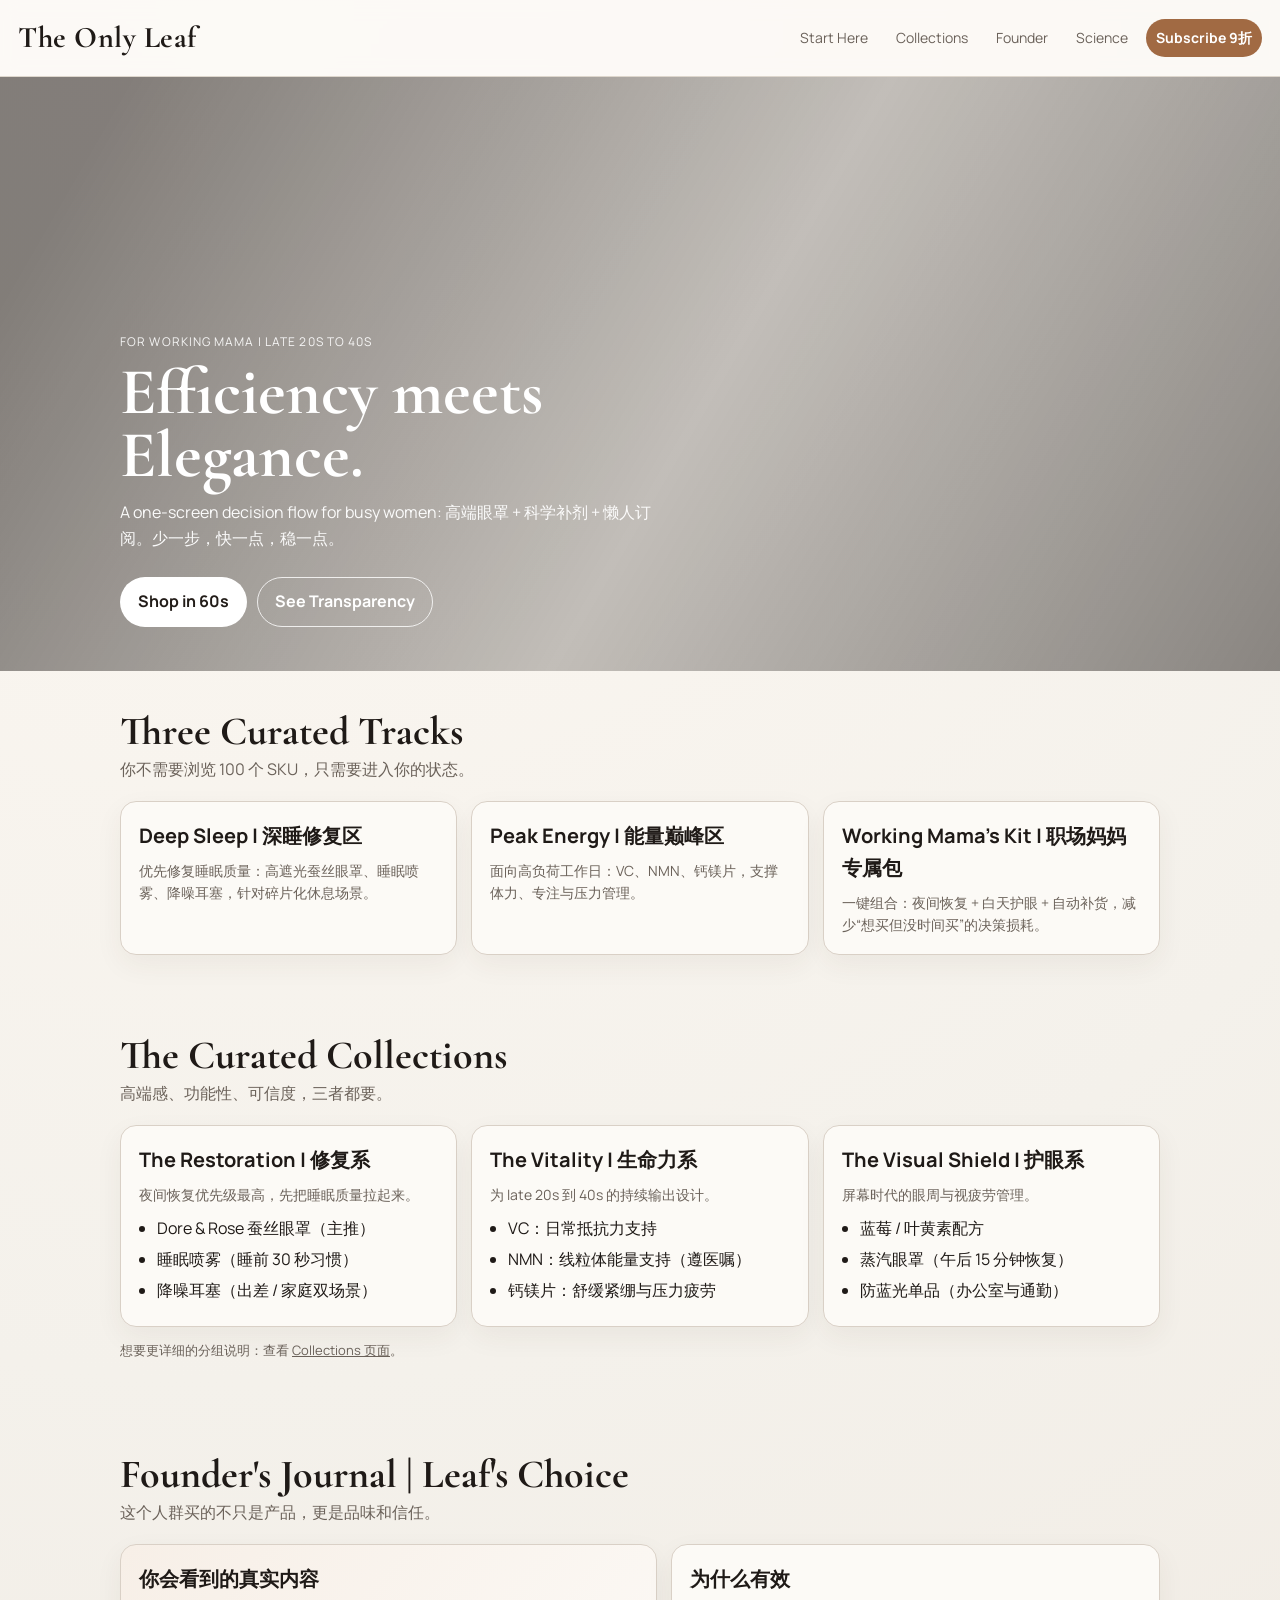
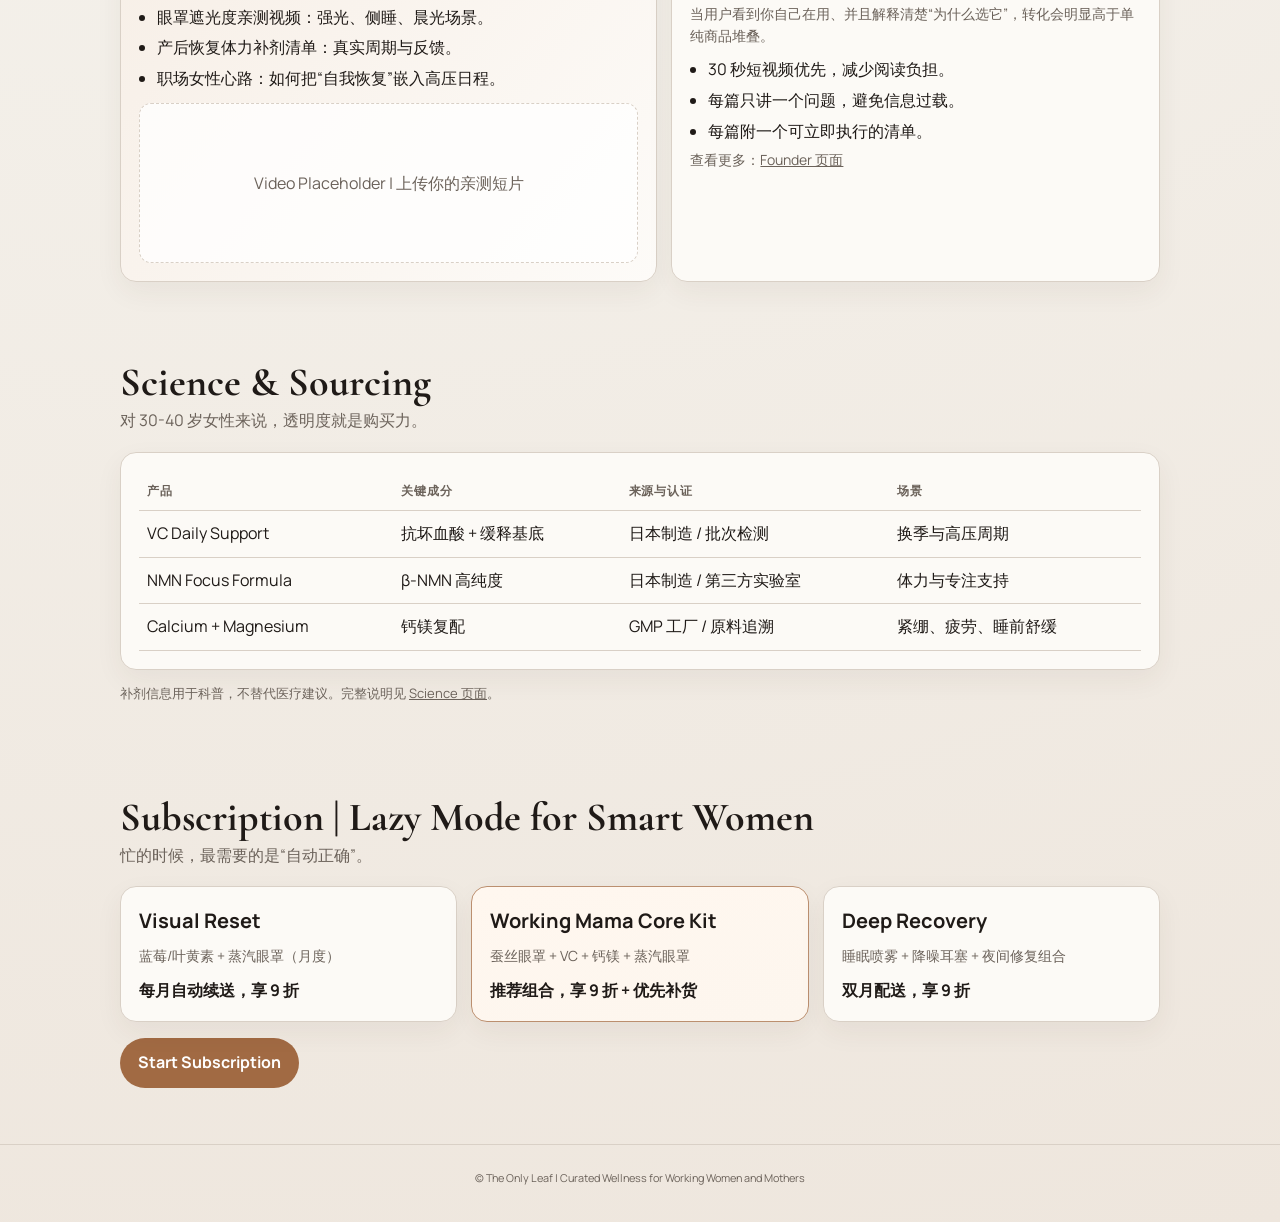
==== index.html @ 2a1f6c55 "Initial site for The Only Leaf" ====
<!doctype html>
<html lang="zh-CN">
<head>
  <meta charset="utf-8" />
  <meta name="viewport" content="width=device-width,initial-scale=1" />
  <title>The Only Leaf | Curated Wellness for Working Women</title>
  <meta name="description" content="The Only Leaf 为职场女性与妈妈精选高端眼罩与补剂。极简框架，快速决策，透明来源。" />
  <link rel="stylesheet" href="css/style.css">
</head>
<body>
  <header class="site-header">
    <a class="logo" href="index.html">The Only Leaf</a>
    <nav class="nav">
      <a href="#modules">Start Here</a>
      <a href="#collections">Collections</a>
      <a href="#journal">Founder</a>
      <a href="#science">Science</a>
      <a href="subscription.html" class="cta">Subscribe 9折</a>
    </nav>
  </header>

  <main>
    <section class="hero">
      <div class="hero-inner">
        <p class="kicker">For Working Mama | Late 20s to 40s</p>
        <h1 class="slogan">Efficiency meets Elegance.</h1>
        <p class="sub">A one-screen decision flow for busy women: 高端眼罩 + 科学补剂 + 懒人订阅。少一步，快一点，稳一点。</p>
        <div class="hero-ctas">
          <a class="btn primary" href="#collections">Shop in 60s</a>
          <a class="btn ghost" href="#science">See Transparency</a>
        </div>
      </div>
    </section>

    <section id="modules" class="container">
      <div class="section-head">
        <h2>Three Curated Tracks</h2>
        <p>你不需要浏览 100 个 SKU，只需要进入你的状态。</p>
      </div>
      <div class="modules">
        <article class="module reveal">
          <h3>Deep Sleep | 深睡修复区</h3>
          <p>优先修复睡眠质量：高遮光蚕丝眼罩、睡眠喷雾、降噪耳塞，针对碎片化休息场景。</p>
        </article>
        <article class="module reveal">
          <h3>Peak Energy | 能量巅峰区</h3>
          <p>面向高负荷工作日：VC、NMN、钙镁片，支撑体力、专注与压力管理。</p>
        </article>
        <article class="module reveal">
          <h3>Working Mama's Kit | 职场妈妈专属包</h3>
          <p>一键组合：夜间恢复 + 白天护眼 + 自动补货，减少“想买但没时间买”的决策损耗。</p>
        </article>
      </div>
    </section>

    <section id="collections" class="container">
      <div class="section-head">
        <h2>The Curated Collections</h2>
        <p>高端感、功能性、可信度，三者都要。</p>
      </div>
      <div class="collections-grid">
        <article class="card reveal">
          <h3>The Restoration | 修复系</h3>
          <p>夜间恢复优先级最高，先把睡眠质量拉起来。</p>
          <ul>
            <li>Dore & Rose 蚕丝眼罩（主推）</li>
            <li>睡眠喷雾（睡前 30 秒习惯）</li>
            <li>降噪耳塞（出差 / 家庭双场景）</li>
          </ul>
        </article>
        <article class="card reveal">
          <h3>The Vitality | 生命力系</h3>
          <p>为 late 20s 到 40s 的持续输出设计。</p>
          <ul>
            <li>VC：日常抵抗力支持</li>
            <li>NMN：线粒体能量支持（遵医嘱）</li>
            <li>钙镁片：舒缓紧绷与压力疲劳</li>
          </ul>
        </article>
        <article class="card reveal">
          <h3>The Visual Shield | 护眼系</h3>
          <p>屏幕时代的眼周与视疲劳管理。</p>
          <ul>
            <li>蓝莓 / 叶黄素配方</li>
            <li>蒸汽眼罩（午后 15 分钟恢复）</li>
            <li>防蓝光单品（办公室与通勤）</li>
          </ul>
        </article>
      </div>
      <p class="small">想要更详细的分组说明：查看 <a href="collections.html">Collections 页面</a>。</p>
    </section>

    <section id="journal" class="container">
      <div class="section-head">
        <h2>Founder's Journal | Leaf's Choice</h2>
        <p>这个人群买的不只是产品，更是品味和信任。</p>
      </div>
      <div class="info-grid">
        <article class="story-card">
          <h3>你会看到的真实内容</h3>
          <ul>
            <li>眼罩遮光度亲测视频：强光、侧睡、晨光场景。</li>
            <li>产后恢复体力补剂清单：真实周期与反馈。</li>
            <li>职场女性心路：如何把“自我恢复”嵌入高压日程。</li>
          </ul>
          <div class="video-placeholder">Video Placeholder | 上传你的亲测短片</div>
        </article>
        <article class="info-card">
          <h3>为什么有效</h3>
          <p>当用户看到你自己在用、并且解释清楚“为什么选它”，转化会明显高于单纯商品堆叠。</p>
          <ul class="checklist">
            <li>30 秒短视频优先，减少阅读负担。</li>
            <li>每篇只讲一个问题，避免信息过载。</li>
            <li>每篇附一个可立即执行的清单。</li>
          </ul>
          <p class="small">查看更多：<a href="founder.html">Founder 页面</a></p>
        </article>
      </div>
    </section>

    <section id="science" class="container">
      <div class="section-head">
        <h2>Science & Sourcing</h2>
        <p>对 30-40 岁女性来说，透明度就是购买力。</p>
      </div>
      <div class="table-wrap">
        <table>
          <thead>
            <tr><th>产品</th><th>关键成分</th><th>来源与认证</th><th>场景</th></tr>
          </thead>
          <tbody>
            <tr><td>VC Daily Support</td><td>抗坏血酸 + 缓释基底</td><td>日本制造 / 批次检测</td><td>换季与高压周期</td></tr>
            <tr><td>NMN Focus Formula</td><td>β-NMN 高纯度</td><td>日本制造 / 第三方实验室</td><td>体力与专注支持</td></tr>
            <tr><td>Calcium + Magnesium</td><td>钙镁复配</td><td>GMP 工厂 / 原料追溯</td><td>紧绷、疲劳、睡前舒缓</td></tr>
          </tbody>
        </table>
      </div>
      <p class="small">补剂信息用于科普，不替代医疗建议。完整说明见 <a href="science.html">Science 页面</a>。</p>
    </section>

    <section class="container">
      <div class="section-head">
        <h2>Subscription | Lazy Mode for Smart Women</h2>
        <p>忙的时候，最需要的是“自动正确”。</p>
      </div>
      <div class="plans">
        <article class="plan reveal">
          <h3>Visual Reset</h3>
          <p>蓝莓/叶黄素 + 蒸汽眼罩（月度）</p>
          <div class="price">每月自动续送，享 9 折</div>
        </article>
        <article class="plan featured reveal">
          <h3>Working Mama Core Kit</h3>
          <p>蚕丝眼罩 + VC + 钙镁 + 蒸汽眼罩</p>
          <div class="price">推荐组合，享 9 折 + 优先补货</div>
        </article>
        <article class="plan reveal">
          <h3>Deep Recovery</h3>
          <p>睡眠喷雾 + 降噪耳塞 + 夜间修复组合</p>
          <div class="price">双月配送，享 9 折</div>
        </article>
      </div>
      <p><a class="btn solid" href="subscription.html">Start Subscription</a></p>
    </section>
  </main>

  <footer class="site-footer">
    <small>© The Only Leaf | Curated Wellness for Working Women and Mothers</small>
  </footer>
</body>
</html>
---- css/style.css ----
@import url('https://fonts.googleapis.com/css2?family=Manrope:wght@400;500;700&family=Cormorant+Garamond:wght@500;600;700&display=swap');

:root {
  --bg: #f4f1eb;
  --panel: #fcfaf6;
  --ink: #1f1a17;
  --muted: #6b625a;
  --line: #d9d0c6;
  --accent: #a16a43;
  --accent-dark: #7f5031;
  --hero-shadow: rgba(31, 26, 23, 0.55);
  --radius: 16px;
  --radius-sm: 12px;
  --container: 1080px;
}

* {
  box-sizing: border-box;
}

html,
body {
  margin: 0;
  padding: 0;
  background: radial-gradient(circle at 20% 0%, #fdf8f2 0%, var(--bg) 46%, #eee6dd 100%);
  color: var(--ink);
  font-family: 'Manrope', 'Helvetica Neue', sans-serif;
  line-height: 1.6;
}

a {
  color: inherit;
}

.site-header {
  position: sticky;
  top: 0;
  z-index: 20;
  display: flex;
  justify-content: space-between;
  align-items: center;
  gap: 16px;
  padding: 14px 18px;
  border-bottom: 1px solid rgba(217, 208, 198, 0.85);
  background: rgba(252, 250, 246, 0.88);
  backdrop-filter: blur(8px);
}

.logo {
  text-decoration: none;
  font-family: 'Cormorant Garamond', Georgia, serif;
  font-size: 30px;
  letter-spacing: 0.5px;
  font-weight: 700;
}

.nav {
  display: flex;
  flex-wrap: wrap;
  align-items: center;
  justify-content: flex-end;
  gap: 8px;
}

.nav a {
  text-decoration: none;
  color: var(--muted);
  font-size: 14px;
  padding: 8px 10px;
  border-radius: 999px;
  transition: color 0.2s ease, background-color 0.2s ease;
}

.nav a:hover {
  color: var(--ink);
  background: rgba(161, 106, 67, 0.08);
}

.nav .cta {
  background: var(--accent);
  color: #fff;
  font-weight: 700;
}

.nav .cta:hover {
  background: var(--accent-dark);
  color: #fff;
}

main {
  animation: rise 0.65s ease both;
}

.hero {
  min-height: 66vh;
  display: grid;
  align-items: end;
  background-image:
    linear-gradient(120deg, var(--hero-shadow) 8%, rgba(31, 26, 23, 0.25) 55%, rgba(31, 26, 23, 0.5) 100%),
    url('https://images.unsplash.com/photo-1521572267360-ee0c2909d518?auto=format&fit=crop&w=1800&q=80');
  background-size: cover;
  background-position: center;
  color: #fff;
}

.hero-inner {
  max-width: var(--container);
  width: 100%;
  margin: 0 auto;
  padding: 72px 20px 44px;
}

.kicker {
  margin: 0 0 10px;
  letter-spacing: 1.1px;
  font-size: 12px;
  text-transform: uppercase;
  opacity: 0.9;
}

.slogan {
  margin: 0;
  max-width: 660px;
  font-family: 'Cormorant Garamond', Georgia, serif;
  font-size: clamp(36px, 6.2vw, 66px);
  line-height: 0.95;
}

.sub {
  margin: 14px 0 26px;
  max-width: 540px;
  font-size: 16px;
  opacity: 0.95;
}

.hero-ctas {
  display: flex;
  gap: 10px;
  flex-wrap: wrap;
}

.btn {
  display: inline-block;
  text-decoration: none;
  border-radius: 999px;
  padding: 11px 17px;
  font-weight: 700;
  border: 1px solid transparent;
  transition: transform 0.2s ease, background-color 0.2s ease, color 0.2s ease;
}

.btn:hover {
  transform: translateY(-1px);
}

.btn.primary {
  background: #fff;
  color: #221c18;
}

.btn.ghost {
  border-color: rgba(255, 255, 255, 0.8);
  color: #fff;
}

.btn.solid {
  background: var(--accent);
  color: #fff;
}

.btn.solid:hover {
  background: var(--accent-dark);
}

.container {
  max-width: var(--container);
  margin: 0 auto;
  padding: 40px 20px;
}

.section-head {
  margin-bottom: 18px;
}

.section-head h2 {
  margin: 0 0 6px;
  font-family: 'Cormorant Garamond', Georgia, serif;
  font-size: clamp(28px, 4.8vw, 40px);
  line-height: 1;
}

.section-head p {
  margin: 0;
  color: var(--muted);
}

.modules,
.collections-grid,
.info-grid,
.plans {
  display: grid;
  gap: 14px;
}

.modules {
  grid-template-columns: repeat(3, minmax(0, 1fr));
}

.module,
.card,
.plan,
.info-card,
.story-card,
.table-wrap {
  background: var(--panel);
  border: 1px solid var(--line);
  border-radius: var(--radius);
  padding: 18px;
  box-shadow: 0 10px 28px rgba(71, 51, 35, 0.06);
}

.module h3,
.card h3,
.plan h3,
.story-card h3,
.info-card h3 {
  margin: 0 0 8px;
  font-size: 20px;
}

.module p,
.card p,
.info-card p,
.plan p,
.story-card p {
  margin: 0;
  color: var(--muted);
  font-size: 14px;
}

.collections-grid {
  grid-template-columns: repeat(3, minmax(0, 1fr));
}

.card ul,
.plan ul,
.story-card ul,
.checklist {
  margin: 10px 0 0;
  padding-left: 18px;
}

.card li,
.plan li,
.story-card li,
.checklist li {
  margin: 5px 0;
}

.info-grid {
  grid-template-columns: 1.1fr 1fr;
}

.story-card {
  background: linear-gradient(130deg, #f7efe7 0%, #fdfbf8 100%);
}

.video-placeholder {
  margin-top: 12px;
  border-radius: var(--radius-sm);
  border: 1px dashed var(--line);
  min-height: 160px;
  display: grid;
  place-items: center;
  color: var(--muted);
  background: rgba(255, 255, 255, 0.75);
}

.table-wrap {
  overflow-x: auto;
}

table {
  width: 100%;
  border-collapse: collapse;
  min-width: 640px;
}

th,
td {
  text-align: left;
  border-bottom: 1px solid var(--line);
  padding: 10px 8px;
  vertical-align: top;
}

th {
  font-size: 12px;
  text-transform: uppercase;
  letter-spacing: 0.8px;
  color: var(--muted);
}

.small {
  font-size: 13px;
  color: var(--muted);
}

.plans {
  grid-template-columns: repeat(3, minmax(0, 1fr));
}

.plan.featured {
  border-color: #bb8f6f;
  background: linear-gradient(170deg, #fff7ef 0%, #fdf6ee 100%);
}

.plan .price {
  margin-top: 10px;
  font-weight: 700;
}

.site-footer {
  border-top: 1px solid var(--line);
  padding: 22px 20px 34px;
  text-align: center;
  color: var(--muted);
  font-size: 13px;
}

.reveal {
  opacity: 0;
  transform: translateY(10px);
  animation: reveal 0.55s ease forwards;
}

.reveal:nth-child(2) { animation-delay: 0.08s; }
.reveal:nth-child(3) { animation-delay: 0.16s; }

@keyframes rise {
  from {
    opacity: 0;
    transform: translateY(8px);
  }
  to {
    opacity: 1;
    transform: translateY(0);
  }
}

@keyframes reveal {
  to {
    opacity: 1;
    transform: translateY(0);
  }
}

@media (max-width: 960px) {
  .modules,
  .collections-grid,
  .plans,
  .info-grid {
    grid-template-columns: 1fr;
  }

  .hero {
    min-height: 58vh;
  }

  .hero-inner {
    padding-top: 58px;
  }
}

@media (max-width: 680px) {
  .site-header {
    padding: 12px 14px;
  }

  .logo {
    font-size: 24px;
  }

  .nav a {
    font-size: 13px;
    padding: 7px 9px;
  }

  .hero-inner {
    padding: 52px 16px 28px;
  }

  .container {
    padding: 28px 16px;
  }
}
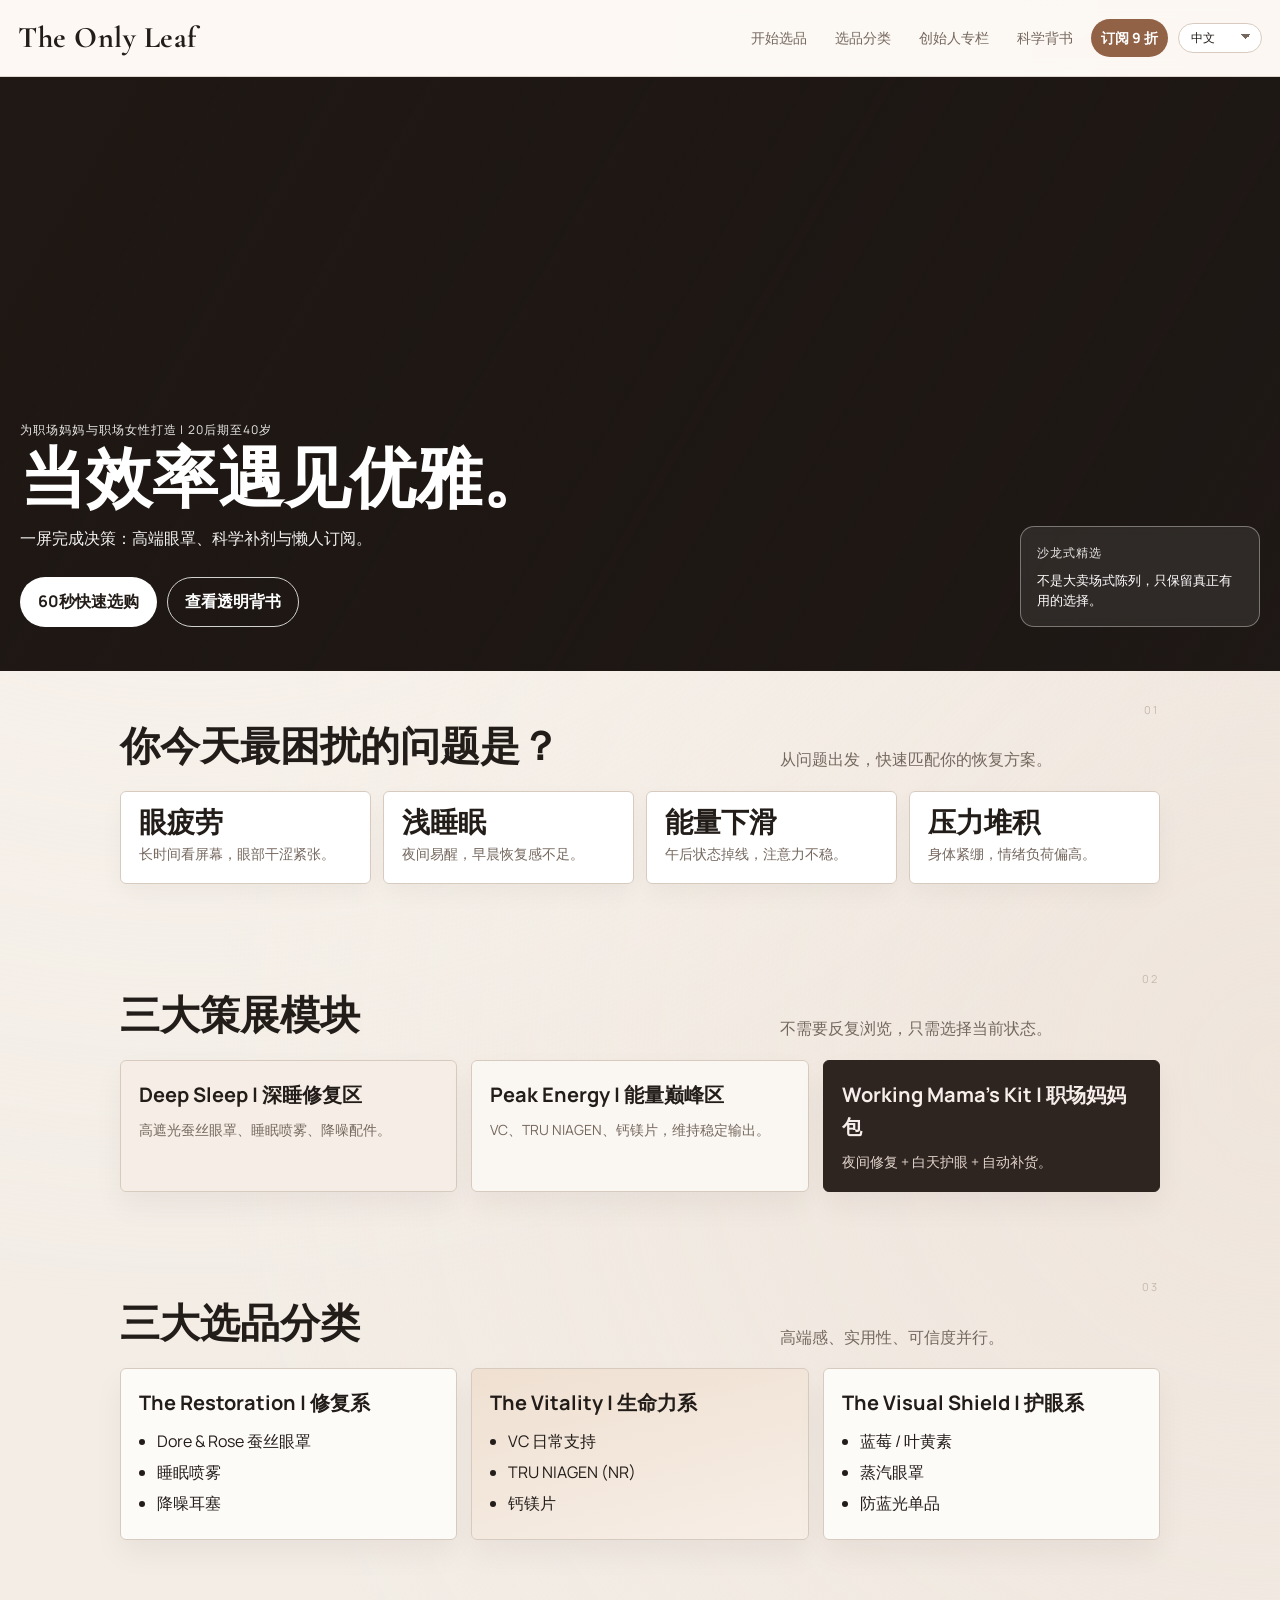
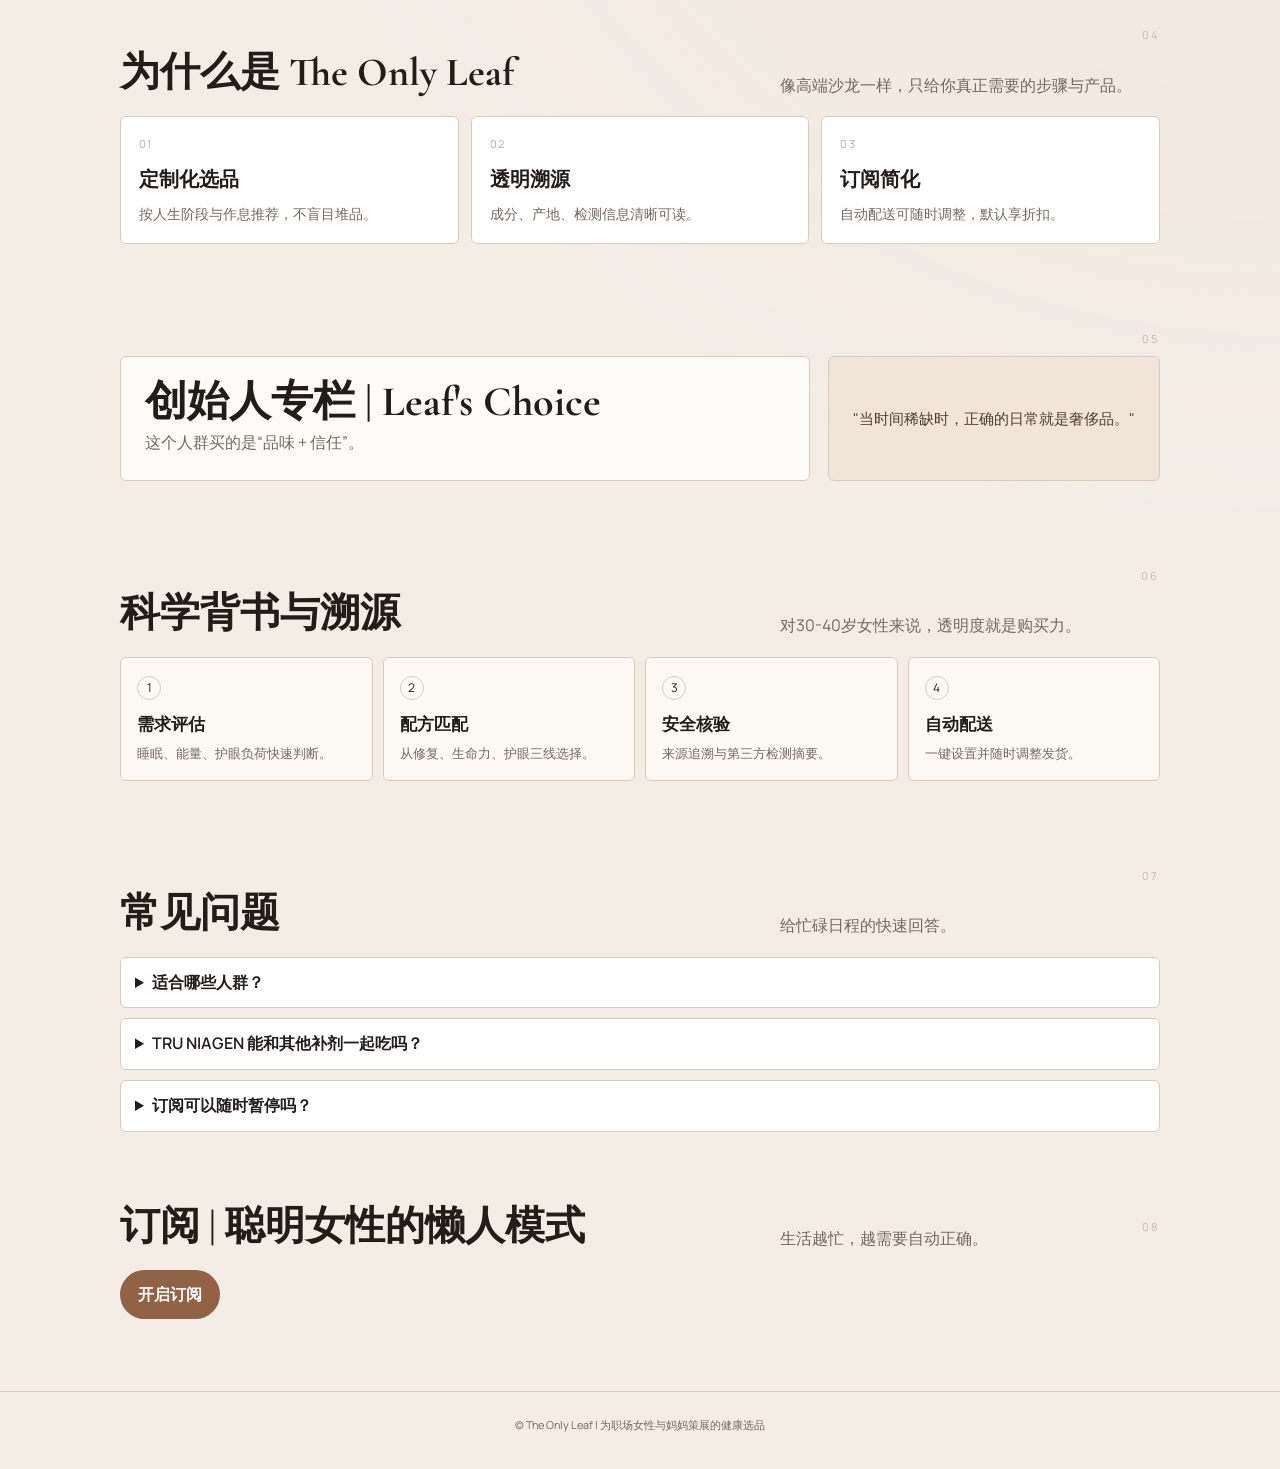
==== commit 3b7a7aa0: "Unify site with VIP salon visual language and multilingual UX" ====
--- a/index.html
+++ b/index.html
@@ -10,162 +10,261 @@
 <body>
   <header class="site-header">
     <a class="logo" href="index.html">The Only Leaf</a>
-    <nav class="nav">
-      <a href="#modules">Start Here</a>
-      <a href="#collections">Collections</a>
-      <a href="#journal">Founder</a>
-      <a href="#science">Science</a>
-      <a href="subscription.html" class="cta">Subscribe 9折</a>
-    </nav>
+    <div class="header-right">
+      <nav class="nav">
+        <a href="#modules" data-i18n="nav_start">Start Here</a>
+        <a href="#collections" data-i18n="nav_collections">Collections</a>
+        <a href="#journal" data-i18n="nav_founder">Founder</a>
+        <a href="#science" data-i18n="nav_science">Science</a>
+        <a href="subscription.html" class="cta" data-i18n="nav_subscribe">Subscribe 9折</a>
+      </nav>
+      <div class="lang-switch">
+        <label class="sr-only" for="lang-select">Language</label>
+        <select id="lang-select" class="lang-select" data-lang-select>
+          <option value="en">English</option>
+          <option value="ja">日本語</option>
+          <option value="zh">中文</option>
+        </select>
+      </div>
+    </div>
   </header>
 
   <main>
-    <section class="hero">
+    <section class="hero editorial-hero">
+      <div class="hero-media" aria-hidden="true">
+        <div class="hero-track">
+          <div class="hero-slide" style="background-image:url('https://images.unsplash.com/photo-APjRQ59peUg?auto=format&fit=crop&w=1800&q=80');"></div>
+          <div class="hero-slide" style="background-image:url('https://images.unsplash.com/photo-TkYe6WPIv6c?auto=format&fit=crop&w=1800&q=80');"></div>
+          <div class="hero-slide" style="background-image:url('https://images.unsplash.com/photo-s3aDHKxHZSc?auto=format&fit=crop&w=1800&q=80');"></div>
+          <div class="hero-slide" style="background-image:url('https://images.unsplash.com/photo-APjRQ59peUg?auto=format&fit=crop&w=1800&q=80');"></div>
+          <div class="hero-slide" style="background-image:url('https://images.unsplash.com/photo-TkYe6WPIv6c?auto=format&fit=crop&w=1800&q=80');"></div>
+          <div class="hero-slide" style="background-image:url('https://images.unsplash.com/photo-s3aDHKxHZSc?auto=format&fit=crop&w=1800&q=80');"></div>
+        </div>
+      </div>
       <div class="hero-inner">
-        <p class="kicker">For Working Mama | Late 20s to 40s</p>
-        <h1 class="slogan">Efficiency meets Elegance.</h1>
-        <p class="sub">A one-screen decision flow for busy women: 高端眼罩 + 科学补剂 + 懒人订阅。少一步，快一点，稳一点。</p>
+        <p class="kicker" data-i18n="hero_kicker">For Working Mama | Late 20s to 40s</p>
+        <h1 class="slogan" data-i18n="hero_title">Efficiency meets Elegance.</h1>
+        <p class="sub" data-i18n="hero_sub">A one-screen decision flow: premium eye masks, science-backed supplements, and smart subscriptions.</p>
         <div class="hero-ctas">
-          <a class="btn primary" href="#collections">Shop in 60s</a>
-          <a class="btn ghost" href="#science">See Transparency</a>
+          <a class="btn primary" href="#modules" data-i18n="hero_cta_1">Shop in 60s</a>
+          <a class="btn ghost" href="#science" data-i18n="hero_cta_2">See Transparency</a>
         </div>
       </div>
-    </section>
-
-    <section id="modules" class="container">
-      <div class="section-head">
-        <h2>Three Curated Tracks</h2>
-        <p>你不需要浏览 100 个 SKU，只需要进入你的状态。</p>
-      </div>
-      <div class="modules">
-        <article class="module reveal">
-          <h3>Deep Sleep | 深睡修复区</h3>
-          <p>优先修复睡眠质量：高遮光蚕丝眼罩、睡眠喷雾、降噪耳塞，针对碎片化休息场景。</p>
-        </article>
-        <article class="module reveal">
-          <h3>Peak Energy | 能量巅峰区</h3>
-          <p>面向高负荷工作日：VC、NMN、钙镁片，支撑体力、专注与压力管理。</p>
-        </article>
-        <article class="module reveal">
-          <h3>Working Mama's Kit | 职场妈妈专属包</h3>
-          <p>一键组合：夜间恢复 + 白天护眼 + 自动补货，减少“想买但没时间买”的决策损耗。</p>
-        </article>
-      </div>
-    </section>
-
-    <section id="collections" class="container">
-      <div class="section-head">
-        <h2>The Curated Collections</h2>
-        <p>高端感、功能性、可信度，三者都要。</p>
-      </div>
-      <div class="collections-grid">
+      <aside class="hero-note">
+        <p class="hero-note-label" data-i18n="hero_note_label">Salon-like Curation</p>
+        <p class="hero-note-copy" data-i18n="hero_note_copy">Not a crowded catalog. Just the right picks for real schedules.</p>
+      </aside>
+    </section>
+
+    <section class="container chapter" data-chapter="01">
+      <div class="section-head split-head">
+        <h2 data-i18n="concern_title">What are you dealing with today?</h2>
+        <p data-i18n="concern_sub">从问题出发，快速匹配你的恢复方案。</p>
+      </div>
+      <div class="concern-grid">
+        <article class="concern-card"><h3 data-i18n="c1_t">Eye Fatigue</h3><p data-i18n="c1_d">Long screen hours and dry, tense eyes.</p></article>
+        <article class="concern-card"><h3 data-i18n="c2_t">Shallow Sleep</h3><p data-i18n="c2_d">Frequent wakeups and low recovery mornings.</p></article>
+        <article class="concern-card"><h3 data-i18n="c3_t">Energy Dip</h3><p data-i18n="c3_d">Midday crashes and unstable focus.</p></article>
+        <article class="concern-card"><h3 data-i18n="c4_t">Stress Build-up</h3><p data-i18n="c4_d">Body tension and emotional overload.</p></article>
+      </div>
+    </section>
+
+    <section id="modules" class="container chapter" data-chapter="02">
+      <div class="section-head split-head">
+        <h2 data-i18n="tracks_title">Three Curated Tracks</h2>
+        <p data-i18n="tracks_sub">No endless browsing. Choose your current need.</p>
+      </div>
+      <div class="modules editorial-grid">
+        <article class="module reveal tone-soft">
+          <h3 data-i18n="track_1_t">Deep Sleep | 深睡修复区</h3>
+          <p data-i18n="track_1_d">Blackout silk mask, sleep mist, and noise control for full-night quality.</p>
+        </article>
+        <article class="module reveal tone-plain">
+          <h3 data-i18n="track_2_t">Peak Energy | 能量巅峰区</h3>
+          <p data-i18n="track_2_d">VC, TRU NIAGEN, and calcium-magnesium for stable daily output.</p>
+        </article>
+        <article class="module reveal tone-dark">
+          <h3 data-i18n="track_3_t">Working Mama's Kit | 职场妈妈包</h3>
+          <p data-i18n="track_3_d">Night recovery, daytime eye support, and automatic refill.</p>
+        </article>
+      </div>
+    </section>
+
+    <section id="collections" class="container chapter" data-chapter="03">
+      <div class="section-head split-head">
+        <h2 data-i18n="col_title">The Curated Collections</h2>
+        <p data-i18n="col_sub">Luxury feel, practical function, trusted sourcing.</p>
+      </div>
+      <div class="collections-grid editorial-grid">
         <article class="card reveal">
-          <h3>The Restoration | 修复系</h3>
-          <p>夜间恢复优先级最高，先把睡眠质量拉起来。</p>
+          <h3 data-i18n="r_title">The Restoration | 修复系</h3>
           <ul>
-            <li>Dore & Rose 蚕丝眼罩（主推）</li>
-            <li>睡眠喷雾（睡前 30 秒习惯）</li>
-            <li>降噪耳塞（出差 / 家庭双场景）</li>
+            <li data-i18n="r_1">Dore & Rose silk eye mask</li>
+            <li data-i18n="r_2">Sleep mist</li>
+            <li data-i18n="r_3">Noise-reduction earplugs</li>
           </ul>
         </article>
+        <article class="card reveal highlight-card">
+          <h3 data-i18n="v_title">The Vitality | 生命力系</h3>
+          <ul>
+            <li data-i18n="v_1">VC daily support</li>
+            <li data-i18n="v_2">TRU NIAGEN (NR)</li>
+            <li data-i18n="v_3">Calcium + Magnesium</li>
+          </ul>
+        </article>
         <article class="card reveal">
-          <h3>The Vitality | 生命力系</h3>
-          <p>为 late 20s 到 40s 的持续输出设计。</p>
+          <h3 data-i18n="s_title">The Visual Shield | 护眼系</h3>
           <ul>
-            <li>VC：日常抵抗力支持</li>
-            <li>NMN：线粒体能量支持（遵医嘱）</li>
-            <li>钙镁片：舒缓紧绷与压力疲劳</li>
+            <li data-i18n="s_1">Bilberry / Lutein</li>
+            <li data-i18n="s_2">Steam eye mask</li>
+            <li data-i18n="s_3">Blue-light protection item</li>
           </ul>
         </article>
-        <article class="card reveal">
-          <h3>The Visual Shield | 护眼系</h3>
-          <p>屏幕时代的眼周与视疲劳管理。</p>
-          <ul>
-            <li>蓝莓 / 叶黄素配方</li>
-            <li>蒸汽眼罩（午后 15 分钟恢复）</li>
-            <li>防蓝光单品（办公室与通勤）</li>
-          </ul>
-        </article>
-      </div>
-      <p class="small">想要更详细的分组说明：查看 <a href="collections.html">Collections 页面</a>。</p>
-    </section>
-
-    <section id="journal" class="container">
-      <div class="section-head">
-        <h2>Founder's Journal | Leaf's Choice</h2>
-        <p>这个人群买的不只是产品，更是品味和信任。</p>
-      </div>
-      <div class="info-grid">
-        <article class="story-card">
-          <h3>你会看到的真实内容</h3>
-          <ul>
-            <li>眼罩遮光度亲测视频：强光、侧睡、晨光场景。</li>
-            <li>产后恢复体力补剂清单：真实周期与反馈。</li>
-            <li>职场女性心路：如何把“自我恢复”嵌入高压日程。</li>
-          </ul>
-          <div class="video-placeholder">Video Placeholder | 上传你的亲测短片</div>
-        </article>
-        <article class="info-card">
-          <h3>为什么有效</h3>
-          <p>当用户看到你自己在用、并且解释清楚“为什么选它”，转化会明显高于单纯商品堆叠。</p>
-          <ul class="checklist">
-            <li>30 秒短视频优先，减少阅读负担。</li>
-            <li>每篇只讲一个问题，避免信息过载。</li>
-            <li>每篇附一个可立即执行的清单。</li>
-          </ul>
-          <p class="small">查看更多：<a href="founder.html">Founder 页面</a></p>
-        </article>
-      </div>
-    </section>
-
-    <section id="science" class="container">
-      <div class="section-head">
-        <h2>Science & Sourcing</h2>
-        <p>对 30-40 岁女性来说，透明度就是购买力。</p>
-      </div>
-      <div class="table-wrap">
-        <table>
-          <thead>
-            <tr><th>产品</th><th>关键成分</th><th>来源与认证</th><th>场景</th></tr>
-          </thead>
-          <tbody>
-            <tr><td>VC Daily Support</td><td>抗坏血酸 + 缓释基底</td><td>日本制造 / 批次检测</td><td>换季与高压周期</td></tr>
-            <tr><td>NMN Focus Formula</td><td>β-NMN 高纯度</td><td>日本制造 / 第三方实验室</td><td>体力与专注支持</td></tr>
-            <tr><td>Calcium + Magnesium</td><td>钙镁复配</td><td>GMP 工厂 / 原料追溯</td><td>紧绷、疲劳、睡前舒缓</td></tr>
-          </tbody>
-        </table>
-      </div>
-      <p class="small">补剂信息用于科普，不替代医疗建议。完整说明见 <a href="science.html">Science 页面</a>。</p>
-    </section>
-
-    <section class="container">
-      <div class="section-head">
-        <h2>Subscription | Lazy Mode for Smart Women</h2>
-        <p>忙的时候，最需要的是“自动正确”。</p>
-      </div>
-      <div class="plans">
-        <article class="plan reveal">
-          <h3>Visual Reset</h3>
-          <p>蓝莓/叶黄素 + 蒸汽眼罩（月度）</p>
-          <div class="price">每月自动续送，享 9 折</div>
-        </article>
-        <article class="plan featured reveal">
-          <h3>Working Mama Core Kit</h3>
-          <p>蚕丝眼罩 + VC + 钙镁 + 蒸汽眼罩</p>
-          <div class="price">推荐组合，享 9 折 + 优先补货</div>
-        </article>
-        <article class="plan reveal">
-          <h3>Deep Recovery</h3>
-          <p>睡眠喷雾 + 降噪耳塞 + 夜间修复组合</p>
-          <div class="price">双月配送，享 9 折</div>
-        </article>
-      </div>
-      <p><a class="btn solid" href="subscription.html">Start Subscription</a></p>
+      </div>
+    </section>
+
+    <section class="container chapter" data-chapter="04">
+      <div class="section-head split-head">
+        <h2 data-i18n="f_title">Why The Only Leaf</h2>
+        <p data-i18n="f_sub">像高端沙龙一样，只给你真正需要的步骤与产品。</p>
+      </div>
+      <div class="feature-grid">
+        <article class="feature-card"><span>01</span><h3 data-i18n="f1_t">Tailored Picks</h3><p data-i18n="f1_d">Personalized recommendations by life stage and schedule.</p></article>
+        <article class="feature-card"><span>02</span><h3 data-i18n="f2_t">Transparent Sourcing</h3><p data-i18n="f2_d">Ingredient list, origin, and safety documents in plain language.</p></article>
+        <article class="feature-card"><span>03</span><h3 data-i18n="f3_t">Subscription Simplicity</h3><p data-i18n="f3_d">Monthly autopilot with editable delivery and 10% off.</p></article>
+      </div>
+    </section>
+
+    <section id="journal" class="container chapter editorial-duo" data-chapter="05">
+      <article class="duo-main">
+        <h2 data-i18n="j_title">Founder's Journal | Leaf's Choice</h2>
+        <p data-i18n="j_sub">这个人群买的是“品味 + 信任”。</p>
+      </article>
+      <article class="duo-side">
+        <p data-i18n="j_quote">"When time is scarce, the right routine feels like luxury."</p>
+      </article>
+    </section>
+
+    <section id="science" class="container chapter" data-chapter="06">
+      <div class="section-head split-head">
+        <h2 data-i18n="sc_title">Science & Sourcing</h2>
+        <p data-i18n="sc_sub">For women in their 30s and 40s, transparency is purchasing power.</p>
+      </div>
+      <div class="flow-grid">
+        <article class="flow-step"><span>1</span><h3 data-i18n="flow_1_t">Needs Check</h3><p data-i18n="flow_1_d">Sleep, energy, and eye-load assessment.</p></article>
+        <article class="flow-step"><span>2</span><h3 data-i18n="flow_2_t">Formula Match</h3><p data-i18n="flow_2_d">Pick from restoration, vitality, and visual shield.</p></article>
+        <article class="flow-step"><span>3</span><h3 data-i18n="flow_3_t">Safety Check</h3><p data-i18n="flow_3_d">Source traceability and third-party testing summary.</p></article>
+        <article class="flow-step"><span>4</span><h3 data-i18n="flow_4_t">Auto-Delivery</h3><p data-i18n="flow_4_d">Set and edit monthly shipping in one click.</p></article>
+      </div>
+    </section>
+
+    <section class="container chapter" data-chapter="07">
+      <div class="section-head split-head">
+        <h2 data-i18n="faq_title">FAQ</h2>
+        <p data-i18n="faq_sub">Quick answers for busy schedules.</p>
+      </div>
+      <div class="faq-list">
+        <details>
+          <summary data-i18n="faq_1_q">Who is this best for?</summary>
+          <p data-i18n="faq_1_a">Working women and moms in their late 20s to 40s who need fast, reliable wellness choices.</p>
+        </details>
+        <details>
+          <summary data-i18n="faq_2_q">Can I use TRU NIAGEN with other supplements?</summary>
+          <p data-i18n="faq_2_a">Please check with your physician, especially if you are pregnant, nursing, or taking medication.</p>
+        </details>
+        <details>
+          <summary data-i18n="faq_3_q">Can I pause subscription anytime?</summary>
+          <p data-i18n="faq_3_a">Yes. Pause, skip, and cancel options are all available before shipment.</p>
+        </details>
+      </div>
+    </section>
+
+    <section class="container chapter final-cta" data-chapter="08">
+      <div class="section-head split-head">
+        <h2 data-i18n="sub_title">Subscription | Lazy Mode for Smart Women</h2>
+        <p data-i18n="sub_sub">Busy life, fewer clicks, better recovery.</p>
+      </div>
+      <p><a class="btn solid" href="subscription.html" data-i18n="sub_cta">Start Subscription</a></p>
     </section>
   </main>
 
   <footer class="site-footer">
-    <small>© The Only Leaf | Curated Wellness for Working Women and Mothers</small>
+    <small data-i18n="footer">© The Only Leaf | Curated Wellness for Working Women and Mothers</small>
   </footer>
+
+  <script>
+    window.PAGE_I18N = {
+      zh: {
+        nav_start: '开始选品', nav_collections: '选品分类', nav_founder: '创始人专栏', nav_science: '科学背书', nav_subscribe: '订阅 9 折',
+        hero_kicker: '为职场妈妈与职场女性打造 | 20后期至40岁', hero_title: '当效率遇见优雅。', hero_sub: '一屏完成决策：高端眼罩、科学补剂与懒人订阅。',
+        hero_cta_1: '60秒快速选购', hero_cta_2: '查看透明背书', hero_note_label: '沙龙式精选', hero_note_copy: '不是大卖场式陈列，只保留真正有用的选择。',
+        concern_title: '你今天最困扰的问题是？', concern_sub: '从问题出发，快速匹配你的恢复方案。',
+        c1_t: '眼疲劳', c1_d: '长时间看屏幕，眼部干涩紧张。', c2_t: '浅睡眠', c2_d: '夜间易醒，早晨恢复感不足。', c3_t: '能量下滑', c3_d: '午后状态掉线，注意力不稳。', c4_t: '压力堆积', c4_d: '身体紧绷，情绪负荷偏高。',
+        tracks_title: '三大策展模块', tracks_sub: '不需要反复浏览，只需选择当前状态。',
+        track_1_t: 'Deep Sleep | 深睡修复区', track_1_d: '高遮光蚕丝眼罩、睡眠喷雾、降噪配件。',
+        track_2_t: 'Peak Energy | 能量巅峰区', track_2_d: 'VC、TRU NIAGEN、钙镁片，维持稳定输出。',
+        track_3_t: 'Working Mama\'s Kit | 职场妈妈包', track_3_d: '夜间修复 + 白天护眼 + 自动补货。',
+        col_title: '三大选品分类', col_sub: '高端感、实用性、可信度并行。',
+        r_title: 'The Restoration | 修复系', r_1: 'Dore & Rose 蚕丝眼罩', r_2: '睡眠喷雾', r_3: '降噪耳塞',
+        v_title: 'The Vitality | 生命力系', v_1: 'VC 日常支持', v_2: 'TRU NIAGEN (NR)', v_3: '钙镁片',
+        s_title: 'The Visual Shield | 护眼系', s_1: '蓝莓 / 叶黄素', s_2: '蒸汽眼罩', s_3: '防蓝光单品',
+        f_title: '为什么是 The Only Leaf', f_sub: '像高端沙龙一样，只给你真正需要的步骤与产品。',
+        f1_t: '定制化选品', f1_d: '按人生阶段与作息推荐，不盲目堆品。', f2_t: '透明溯源', f2_d: '成分、产地、检测信息清晰可读。', f3_t: '订阅简化', f3_d: '自动配送可随时调整，默认享折扣。',
+        j_title: '创始人专栏 | Leaf\'s Choice', j_sub: '这个人群买的是“品味 + 信任”。', j_quote: '"当时间稀缺时，正确的日常就是奢侈品。"',
+        sc_title: '科学背书与溯源', sc_sub: '对30-40岁女性来说，透明度就是购买力。',
+        flow_1_t: '需求评估', flow_1_d: '睡眠、能量、护眼负荷快速判断。', flow_2_t: '配方匹配', flow_2_d: '从修复、生命力、护眼三线选择。', flow_3_t: '安全核验', flow_3_d: '来源追溯与第三方检测摘要。', flow_4_t: '自动配送', flow_4_d: '一键设置并随时调整发货。',
+        faq_title: '常见问题', faq_sub: '给忙碌日程的快速回答。', faq_1_q: '适合哪些人群？', faq_1_a: '适合 20 后期到 40 岁职场女性与职场妈妈，想快速做出可靠选品决策的人群。', faq_2_q: 'TRU NIAGEN 能和其他补剂一起吃吗？', faq_2_a: '建议先咨询医生，尤其是孕期、哺乳期或正在用药时。', faq_3_q: '订阅可以随时暂停吗？', faq_3_a: '可以。发货前支持暂停、跳过和取消。',
+        sub_title: '订阅 | 聪明女性的懒人模式', sub_sub: '生活越忙，越需要自动正确。', sub_cta: '开启订阅',
+        footer: '© The Only Leaf | 为职场女性与妈妈策展的健康选品'
+      },
+      en: {
+        nav_start: 'Start Here', nav_collections: 'Collections', nav_founder: 'Founder', nav_science: 'Science', nav_subscribe: 'Subscribe 10% Off',
+        hero_kicker: 'For Working Mama | Late 20s to 40s', hero_title: 'Efficiency meets Elegance.', hero_sub: 'A one-screen decision flow: premium eye masks, science-backed supplements, and smart subscriptions.',
+        hero_cta_1: 'Shop in 60s', hero_cta_2: 'See Transparency', hero_note_label: 'Salon-like Curation', hero_note_copy: 'Not a crowded catalog. Just the right picks for real schedules.',
+        concern_title: 'What are you dealing with today?', concern_sub: 'Start from the concern, then match the right plan.',
+        c1_t: 'Eye Fatigue', c1_d: 'Long screen hours and dry, tense eyes.', c2_t: 'Shallow Sleep', c2_d: 'Frequent wakeups and low recovery mornings.', c3_t: 'Energy Dip', c3_d: 'Midday crashes and unstable focus.', c4_t: 'Stress Build-up', c4_d: 'Body tension and emotional overload.',
+        tracks_title: 'Three Curated Tracks', tracks_sub: 'No endless browsing. Choose your current need.',
+        track_1_t: 'Deep Sleep', track_1_d: 'Blackout silk mask, sleep mist, and noise control for full-night quality.',
+        track_2_t: 'Peak Energy', track_2_d: 'VC, TRU NIAGEN, and calcium-magnesium for stable daily output.',
+        track_3_t: 'Working Mama\'s Kit', track_3_d: 'Night recovery, daytime eye support, and automatic refill.',
+        col_title: 'The Curated Collections', col_sub: 'Luxury feel, practical function, trusted sourcing.',
+        r_title: 'The Restoration', r_1: 'Dore & Rose silk eye mask', r_2: 'Sleep mist', r_3: 'Noise-reduction earplugs',
+        v_title: 'The Vitality', v_1: 'VC daily support', v_2: 'TRU NIAGEN (NR)', v_3: 'Calcium + Magnesium',
+        s_title: 'The Visual Shield', s_1: 'Bilberry / Lutein', s_2: 'Steam eye mask', s_3: 'Blue-light protection item',
+        f_title: 'Why The Only Leaf', f_sub: 'Like a premium salon, we keep only what truly matters.',
+        f1_t: 'Tailored Picks', f1_d: 'Personalized recommendations by life stage and schedule.', f2_t: 'Transparent Sourcing', f2_d: 'Ingredient list, origin, and safety documents in plain language.', f3_t: 'Subscription Simplicity', f3_d: 'Monthly autopilot with editable delivery and 10% off.',
+        j_title: 'Founder\'s Journal | Leaf\'s Choice', j_sub: 'This audience buys taste and trust.', j_quote: '"When time is scarce, the right routine feels like luxury."',
+        sc_title: 'Science & Sourcing', sc_sub: 'For women in their 30s and 40s, transparency is purchasing power.',
+        flow_1_t: 'Needs Check', flow_1_d: 'Sleep, energy, and eye-load assessment.', flow_2_t: 'Formula Match', flow_2_d: 'Pick from restoration, vitality, and visual shield.', flow_3_t: 'Safety Check', flow_3_d: 'Source traceability and third-party testing summary.', flow_4_t: 'Auto-Delivery', flow_4_d: 'Set and edit monthly shipping in one click.',
+        faq_title: 'FAQ', faq_sub: 'Quick answers for busy schedules.', faq_1_q: 'Who is this best for?', faq_1_a: 'Working women and moms in their late 20s to 40s who need fast, reliable wellness choices.', faq_2_q: 'Can I use TRU NIAGEN with other supplements?', faq_2_a: 'Please check with your physician, especially if you are pregnant, nursing, or taking medication.', faq_3_q: 'Can I pause subscription anytime?', faq_3_a: 'Yes. Pause, skip, and cancel options are all available before shipment.',
+        sub_title: 'Subscription | Lazy Mode for Smart Women', sub_sub: 'Busy life, fewer clicks, better recovery.', sub_cta: 'Start Subscription',
+        footer: '© The Only Leaf | Curated Wellness for Working Women and Mothers'
+      },
+      ja: {
+        nav_start: 'はじめに', nav_collections: 'コレクション', nav_founder: 'Founder', nav_science: '科学情報', nav_subscribe: '定期便 10%OFF',
+        hero_kicker: '働くママ・働く女性向け | 20代後半から40代', hero_title: 'Efficiency meets Elegance.', hero_sub: '高級アイマスク、科学的サプリ、定期便を1画面で判断できる導線。',
+        hero_cta_1: '60秒で選ぶ', hero_cta_2: '透明性を見る', hero_note_label: 'サロン型キュレーション', hero_note_copy: '商品を並べすぎず、必要な選択だけを残します。',
+        concern_title: '今日の悩みは何ですか？', concern_sub: '悩み起点で、最短で最適なプランへ。',
+        c1_t: '目の疲れ', c1_d: '長時間の画面作業で目が乾く・重い。', c2_t: '浅い睡眠', c2_d: '途中で目覚めやすく回復感が低い。', c3_t: 'エネルギー低下', c3_d: '午後に集中力と体力が落ちる。', c4_t: 'ストレス蓄積', c4_d: '体の緊張とメンタル負荷が続く。',
+        tracks_title: '3つのキュレーショントラック', tracks_sub: '迷わず、今の状態から選ぶだけ。',
+        track_1_t: 'Deep Sleep', track_1_d: '遮光シルクマスク、スリープミスト、ノイズ対策。',
+        track_2_t: 'Peak Energy', track_2_d: 'VC・TRU NIAGEN・カルシウム+マグネシウムで安定出力。',
+        track_3_t: 'Working Mama\'s Kit', track_3_d: '夜回復・日中の目ケア・自動補充を1つに。',
+        col_title: 'キュレーションコレクション', col_sub: '高級感、実用性、信頼性を同時に。',
+        r_title: 'The Restoration', r_1: 'Dore & Rose シルクアイマスク', r_2: 'スリープミスト', r_3: 'ノイズ低減耳栓',
+        v_title: 'The Vitality', v_1: 'VC デイリーサポート', v_2: 'TRU NIAGEN (NR)', v_3: 'カルシウム + マグネシウム',
+        s_title: 'The Visual Shield', s_1: 'ビルベリー / ルテイン', s_2: '蒸気アイマスク', s_3: 'ブルーライト対策アイテム',
+        f_title: 'The Only Leaf が選ばれる理由', f_sub: 'プレミアムサロンのように、本当に必要なものだけを提案。',
+        f1_t: '最適化された提案', f1_d: 'ライフステージと生活リズムに合わせて選定。', f2_t: '透明な原料情報', f2_d: '成分・産地・安全情報を分かりやすく提示。', f3_t: '簡単な定期便', f3_d: '配送をいつでも調整でき、常時10%OFF。',
+        j_title: 'Founder\'s Journal | Leaf\'s Choice', j_sub: 'この層が買うのは「信頼と審美性」です。', j_quote: '"時間が足りないほど、正しい習慣はラグジュアリーになる。"',
+        sc_title: '科学情報と原料開示', sc_sub: '30-40代女性にとって、透明性は購買力です。',
+        flow_1_t: '状態チェック', flow_1_d: '睡眠・体力・目の負荷を確認。', flow_2_t: '配合マッチ', flow_2_d: '修復・生命力・護眼から選択。', flow_3_t: '安全性確認', flow_3_d: 'トレーサビリティと第三者検査を確認。', flow_4_t: '自動配送', flow_4_d: 'ワンクリック設定、いつでも変更可能。',
+        faq_title: 'FAQ', faq_sub: '忙しい方向けのクイック回答。', faq_1_q: 'どんな人に向いていますか？', faq_1_a: '20代後半から40代の働く女性・働くママで、短時間で信頼できる選択をしたい方。', faq_2_q: 'TRU NIAGENは他サプリと併用できますか？', faq_2_a: '妊娠中・授乳中・服薬中の方は、必ず医師にご相談ください。', faq_3_q: '定期便はいつでも停止できますか？', faq_3_a: 'はい。発送前なら一時停止・スキップ・解約が可能です。',
+        sub_title: '定期便 | 忙しい女性のためのラク設計', sub_sub: '忙しいほど、クリックは少なく。回復はしっかり。', sub_cta: '定期便を始める',
+        footer: '© The Only Leaf | 働く女性とママのためのキュレーション'
+      }
+    };
+  </script>
+  <script src="js/i18n.js"></script>
 </body>
 </html>
--- a/css/style.css
+++ b/css/style.css
@@ -1,14 +1,14 @@
 @import url('https://fonts.googleapis.com/css2?family=Manrope:wght@400;500;700&family=Cormorant+Garamond:wght@500;600;700&display=swap');
 
 :root {
-  --bg: #f4f1eb;
-  --panel: #fcfaf6;
-  --ink: #1f1a17;
-  --muted: #6b625a;
-  --line: #d9d0c6;
-  --accent: #a16a43;
-  --accent-dark: #7f5031;
-  --hero-shadow: rgba(31, 26, 23, 0.55);
+  --bg: #f3ede6;
+  --panel: #fdfbf8;
+  --ink: #231d1a;
+  --muted: #75685f;
+  --line: #d7cbc0;
+  --accent: #916246;
+  --accent-dark: #764b33;
+  --hero-shadow: rgba(32, 24, 19, 0.52);
   --radius: 16px;
   --radius-sm: 12px;
   --container: 1080px;
@@ -22,7 +22,10 @@
 body {
   margin: 0;
   padding: 0;
-  background: radial-gradient(circle at 20% 0%, #fdf8f2 0%, var(--bg) 46%, #eee6dd 100%);
+  background:
+    radial-gradient(circle at 15% 0%, #faf5ef 0%, transparent 40%),
+    radial-gradient(circle at 100% 35%, #efe5dc 0%, transparent 45%),
+    var(--bg);
   color: var(--ink);
   font-family: 'Manrope', 'Helvetica Neue', sans-serif;
   line-height: 1.6;
@@ -42,7 +45,7 @@
   gap: 16px;
   padding: 14px 18px;
   border-bottom: 1px solid rgba(217, 208, 198, 0.85);
-  background: rgba(252, 250, 246, 0.88);
+  background: rgba(253, 249, 244, 0.88);
   backdrop-filter: blur(8px);
 }
 
@@ -62,6 +65,12 @@
   gap: 8px;
 }
 
+.header-right {
+  display: flex;
+  align-items: center;
+  gap: 10px;
+}
+
 .nav a {
   text-decoration: none;
   color: var(--muted);
@@ -87,6 +96,46 @@
   color: #fff;
 }
 
+.lang-switch {
+  display: inline-flex;
+  align-items: center;
+}
+
+.lang-select {
+  border: 1px solid var(--line);
+  border-radius: 999px;
+  background: #fff;
+  color: var(--ink);
+  font-size: 12px;
+  padding: 8px 30px 8px 12px;
+  line-height: 1;
+  appearance: none;
+  background-image:
+    linear-gradient(45deg, transparent 50%, var(--muted) 50%),
+    linear-gradient(135deg, var(--muted) 50%, transparent 50%);
+  background-position:
+    calc(100% - 15px) calc(50% - 1px),
+    calc(100% - 10px) calc(50% - 1px);
+  background-size: 5px 5px, 5px 5px;
+  background-repeat: no-repeat;
+}
+
+.lang-select:focus {
+  outline: 2px solid rgba(145, 98, 70, 0.24);
+  outline-offset: 1px;
+}
+
+.sr-only {
+  position: absolute;
+  width: 1px;
+  height: 1px;
+  padding: 0;
+  margin: -1px;
+  overflow: hidden;
+  clip: rect(0, 0, 0, 0);
+  border: 0;
+}
+
 main {
   animation: rise 0.65s ease both;
 }
@@ -95,12 +144,43 @@
   min-height: 66vh;
   display: grid;
   align-items: end;
-  background-image:
-    linear-gradient(120deg, var(--hero-shadow) 8%, rgba(31, 26, 23, 0.25) 55%, rgba(31, 26, 23, 0.5) 100%),
-    url('https://images.unsplash.com/photo-1521572267360-ee0c2909d518?auto=format&fit=crop&w=1800&q=80');
+  position: relative;
+  overflow: hidden;
+  background: #1e1714;
+  color: #fff;
+}
+
+.editorial-hero {
+  grid-template-columns: minmax(0, 1fr) 260px;
+  column-gap: 20px;
+}
+
+.hero::before {
+  content: "";
+  position: absolute;
+  inset: 0;
+  background: linear-gradient(120deg, var(--hero-shadow) 8%, rgba(31, 26, 23, 0.2) 55%, rgba(31, 26, 23, 0.55) 100%);
+  z-index: 1;
+}
+
+.hero-media {
+  position: absolute;
+  inset: 0;
+  z-index: 0;
+}
+
+.hero-track {
+  display: flex;
+  width: 200%;
+  height: 100%;
+  animation: heroScrollLTR 26s linear infinite;
+}
+
+.hero-slide {
+  flex: 0 0 calc(100% / 6);
+  height: 100%;
   background-size: cover;
   background-position: center;
-  color: #fff;
 }
 
 .hero-inner {
@@ -108,6 +188,34 @@
   width: 100%;
   margin: 0 auto;
   padding: 72px 20px 44px;
+  position: relative;
+  z-index: 2;
+}
+
+.hero-note {
+  align-self: end;
+  margin: 0 20px 44px 0;
+  padding: 16px;
+  border-radius: 14px;
+  border: 1px solid rgba(255, 255, 255, 0.36);
+  background: rgba(255, 255, 255, 0.08);
+  backdrop-filter: blur(4px);
+  position: relative;
+  z-index: 2;
+}
+
+.hero-note-label {
+  margin: 0;
+  font-size: 12px;
+  letter-spacing: 1px;
+  text-transform: uppercase;
+  opacity: 0.88;
+}
+
+.hero-note-copy {
+  margin: 8px 0 0;
+  font-size: 13px;
+  line-height: 1.55;
 }
 
 .kicker {
@@ -175,7 +283,28 @@
 .container {
   max-width: var(--container);
   margin: 0 auto;
-  padding: 40px 20px;
+  padding: 56px 20px;
+}
+
+.chapter {
+  position: relative;
+}
+
+.chapter::before {
+  content: attr(data-chapter);
+  position: absolute;
+  top: 30px;
+  right: 22px;
+  color: #c8b9ad;
+  font-size: 11px;
+  letter-spacing: 1.4px;
+}
+
+.split-head {
+  display: grid;
+  grid-template-columns: minmax(0, 1fr) minmax(280px, 380px);
+  gap: 18px;
+  align-items: end;
 }
 
 .section-head {
@@ -186,6 +315,13 @@
   margin: 0 0 6px;
   font-family: 'Cormorant Garamond', Georgia, serif;
   font-size: clamp(28px, 4.8vw, 40px);
+  line-height: 1;
+}
+
+.section-head h1 {
+  margin: 0 0 6px;
+  font-family: 'Cormorant Garamond', Georgia, serif;
+  font-size: clamp(32px, 5.2vw, 46px);
   line-height: 1;
 }
 
@@ -214,9 +350,9 @@
 .table-wrap {
   background: var(--panel);
   border: 1px solid var(--line);
-  border-radius: var(--radius);
+  border-radius: 6px;
   padding: 18px;
-  box-shadow: 0 10px 28px rgba(71, 51, 35, 0.06);
+  box-shadow: 0 14px 30px rgba(40, 28, 21, 0.05);
 }
 
 .module h3,
@@ -257,6 +393,189 @@
   margin: 5px 0;
 }
 
+.tone-soft {
+  background: #f6eee6;
+}
+
+.tone-plain {
+  background: #faf6f1;
+}
+
+.tone-dark {
+  background: #2f2520;
+  border-color: #2f2520;
+  color: #f5eeea;
+}
+
+.tone-dark p {
+  color: #e3d5cd;
+}
+
+.highlight-card {
+  background: linear-gradient(165deg, #efe0d1 0%, #f7eee6 100%);
+}
+
+.editorial-duo {
+  display: grid;
+  grid-template-columns: minmax(0, 1.35fr) minmax(260px, 0.65fr);
+  gap: 18px;
+  align-items: stretch;
+}
+
+.duo-main,
+.duo-side {
+  border: 1px solid var(--line);
+  border-radius: 6px;
+  padding: 24px;
+  background: var(--panel);
+}
+
+.duo-main h2 {
+  margin: 0 0 8px;
+  font-family: 'Cormorant Garamond', Georgia, serif;
+  font-size: clamp(28px, 4vw, 42px);
+  line-height: 0.98;
+}
+
+.duo-main p,
+.duo-side p {
+  margin: 0;
+  color: var(--muted);
+}
+
+.duo-side {
+  display: grid;
+  place-items: center;
+  background: #f1e4d8;
+}
+
+.duo-side p {
+  color: #4f3e34;
+  font-size: 15px;
+}
+
+.final-cta {
+  padding-top: 18px;
+}
+
+.concern-grid {
+  display: grid;
+  grid-template-columns: repeat(4, minmax(0, 1fr));
+  gap: 12px;
+}
+
+.concern-card {
+  border: 1px solid var(--line);
+  border-radius: 6px;
+  padding: 18px;
+  background: #fff;
+  box-shadow: 0 10px 24px rgba(38, 27, 20, 0.04);
+}
+
+.concern-card h3 {
+  margin: 0 0 6px;
+  font-family: 'Cormorant Garamond', Georgia, serif;
+  font-size: 28px;
+  line-height: 0.95;
+}
+
+.concern-card p {
+  margin: 0;
+  font-size: 14px;
+  color: var(--muted);
+}
+
+.feature-grid {
+  display: grid;
+  grid-template-columns: repeat(3, minmax(0, 1fr));
+  gap: 12px;
+}
+
+.feature-card {
+  border: 1px solid var(--line);
+  background: #fff;
+  border-radius: 6px;
+  padding: 18px;
+}
+
+.feature-card span {
+  display: block;
+  font-size: 11px;
+  letter-spacing: 1.4px;
+  color: #bba999;
+  margin-bottom: 10px;
+}
+
+.feature-card h3 {
+  margin: 0 0 8px;
+  font-size: 20px;
+}
+
+.feature-card p {
+  margin: 0;
+  color: var(--muted);
+  font-size: 14px;
+}
+
+.flow-grid {
+  display: grid;
+  grid-template-columns: repeat(4, minmax(0, 1fr));
+  gap: 10px;
+}
+
+.flow-step {
+  border: 1px solid var(--line);
+  border-radius: 6px;
+  background: #fcf9f5;
+  padding: 16px;
+}
+
+.flow-step span {
+  display: inline-block;
+  width: 24px;
+  height: 24px;
+  border-radius: 999px;
+  border: 1px solid var(--line);
+  text-align: center;
+  line-height: 22px;
+  font-size: 12px;
+  margin-bottom: 10px;
+}
+
+.flow-step h3 {
+  margin: 0 0 6px;
+  font-size: 17px;
+}
+
+.flow-step p {
+  margin: 0;
+  color: var(--muted);
+  font-size: 13px;
+}
+
+.faq-list {
+  display: grid;
+  gap: 10px;
+}
+
+.faq-list details {
+  border: 1px solid var(--line);
+  border-radius: 6px;
+  background: #fff;
+  padding: 12px 14px;
+}
+
+.faq-list summary {
+  cursor: pointer;
+  font-weight: 600;
+}
+
+.faq-list p {
+  margin: 8px 0 2px;
+  color: var(--muted);
+  font-size: 14px;
+}
+
 .info-grid {
   grid-template-columns: 1.1fr 1fr;
 }
@@ -355,11 +674,25 @@
   }
 }
 
+@keyframes heroScrollLTR {
+  from {
+    transform: translateX(-50%);
+  }
+  to {
+    transform: translateX(0);
+  }
+}
+
 @media (max-width: 960px) {
   .modules,
   .collections-grid,
   .plans,
-  .info-grid {
+  .info-grid,
+  .split-head,
+  .editorial-duo,
+  .concern-grid,
+  .feature-grid,
+  .flow-grid {
     grid-template-columns: 1fr;
   }
 
@@ -369,6 +702,14 @@
 
   .hero-inner {
     padding-top: 58px;
+  }
+
+  .editorial-hero {
+    grid-template-columns: 1fr;
+  }
+
+  .hero-note {
+    margin: 0 16px 28px;
   }
 }
 
@@ -386,6 +727,16 @@
     padding: 7px 9px;
   }
 
+  .header-right {
+    width: 100%;
+    justify-content: space-between;
+  }
+
+  .lang-select {
+    padding: 7px 28px 7px 10px;
+    font-size: 11px;
+  }
+
   .hero-inner {
     padding: 52px 16px 28px;
   }
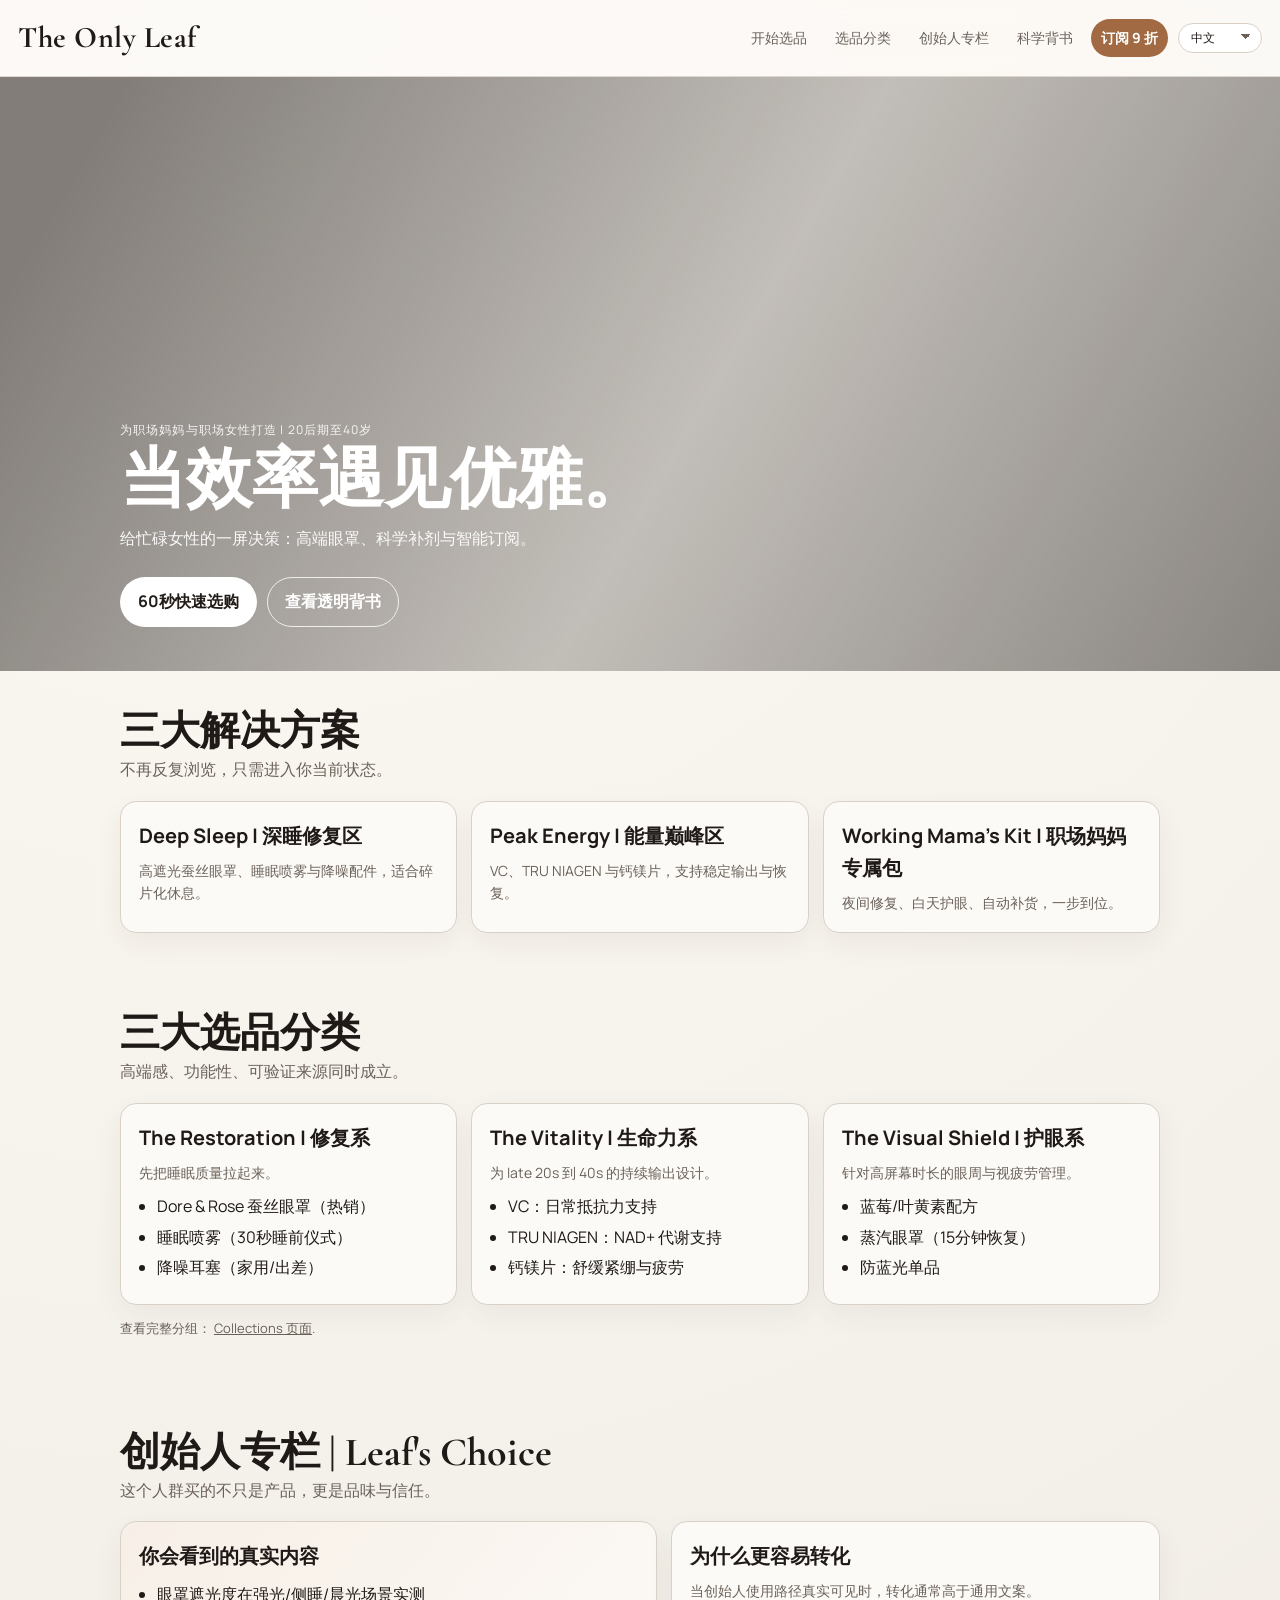
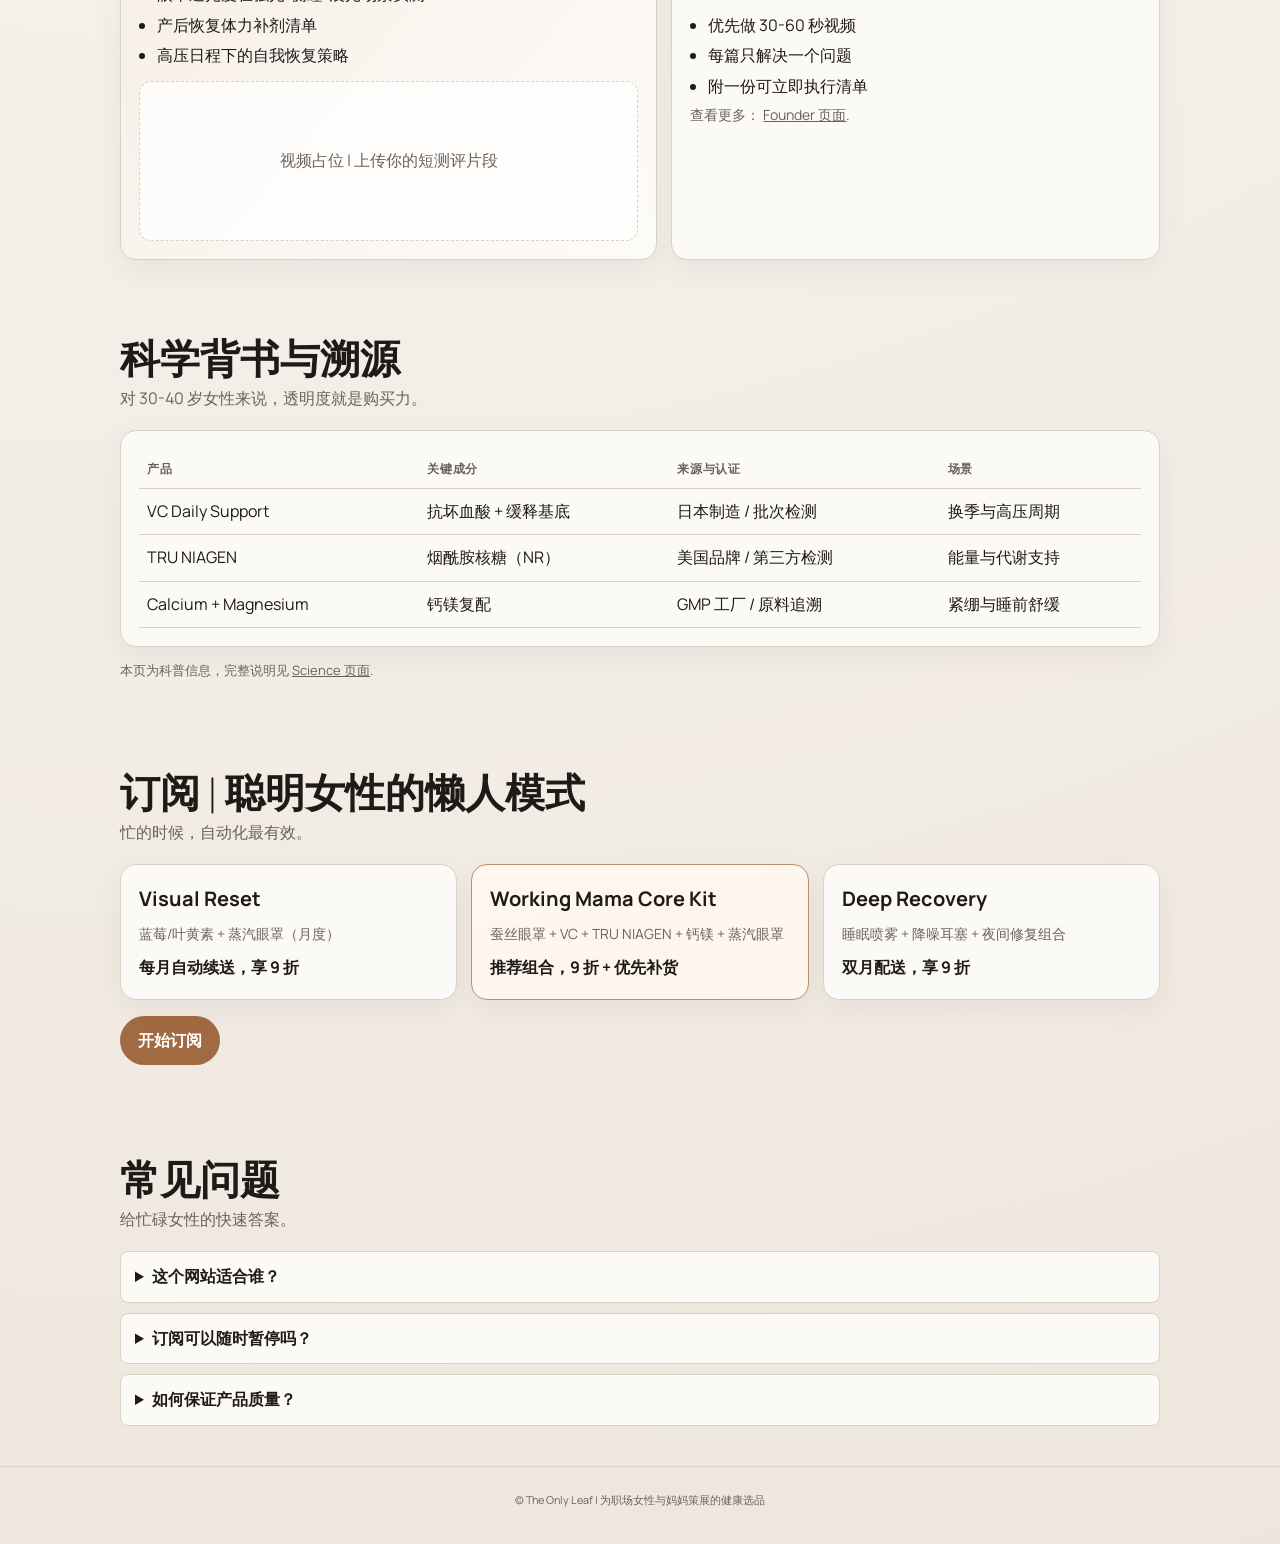
==== commit 1affac09: "Sync trilingual content updates across site" ====
--- a/index.html
+++ b/index.html
@@ -23,168 +23,195 @@
         <select id="lang-select" class="lang-select" data-lang-select>
           <option value="en">English</option>
           <option value="ja">日本語</option>
-          <option value="zh">中文</option>
+          <option value="zh-CN">中文</option>
         </select>
       </div>
     </div>
   </header>
 
   <main>
-    <section class="hero editorial-hero">
-      <div class="hero-media" aria-hidden="true">
-        <div class="hero-track">
-          <div class="hero-slide" style="background-image:url('https://images.unsplash.com/photo-APjRQ59peUg?auto=format&fit=crop&w=1800&q=80');"></div>
-          <div class="hero-slide" style="background-image:url('https://images.unsplash.com/photo-TkYe6WPIv6c?auto=format&fit=crop&w=1800&q=80');"></div>
-          <div class="hero-slide" style="background-image:url('https://images.unsplash.com/photo-s3aDHKxHZSc?auto=format&fit=crop&w=1800&q=80');"></div>
-          <div class="hero-slide" style="background-image:url('https://images.unsplash.com/photo-APjRQ59peUg?auto=format&fit=crop&w=1800&q=80');"></div>
-          <div class="hero-slide" style="background-image:url('https://images.unsplash.com/photo-TkYe6WPIv6c?auto=format&fit=crop&w=1800&q=80');"></div>
-          <div class="hero-slide" style="background-image:url('https://images.unsplash.com/photo-s3aDHKxHZSc?auto=format&fit=crop&w=1800&q=80');"></div>
-        </div>
-      </div>
+    <section class="hero">
       <div class="hero-inner">
         <p class="kicker" data-i18n="hero_kicker">For Working Mama | Late 20s to 40s</p>
         <h1 class="slogan" data-i18n="hero_title">Efficiency meets Elegance.</h1>
-        <p class="sub" data-i18n="hero_sub">A one-screen decision flow: premium eye masks, science-backed supplements, and smart subscriptions.</p>
+        <p class="sub" data-i18n="hero_sub">A one-screen decision flow for busy women: premium eye masks, science-backed supplements, and smart subscription.</p>
         <div class="hero-ctas">
-          <a class="btn primary" href="#modules" data-i18n="hero_cta_1">Shop in 60s</a>
-          <a class="btn ghost" href="#science" data-i18n="hero_cta_2">See Transparency</a>
+          <a class="btn primary" href="#collections" data-i18n="hero_cta_shop">Shop in 60s</a>
+          <a class="btn ghost" href="#science" data-i18n="hero_cta_science">See Transparency</a>
         </div>
       </div>
-      <aside class="hero-note">
-        <p class="hero-note-label" data-i18n="hero_note_label">Salon-like Curation</p>
-        <p class="hero-note-copy" data-i18n="hero_note_copy">Not a crowded catalog. Just the right picks for real schedules.</p>
-      </aside>
-    </section>
-
-    <section class="container chapter" data-chapter="01">
-      <div class="section-head split-head">
-        <h2 data-i18n="concern_title">What are you dealing with today?</h2>
-        <p data-i18n="concern_sub">从问题出发，快速匹配你的恢复方案。</p>
-      </div>
-      <div class="concern-grid">
-        <article class="concern-card"><h3 data-i18n="c1_t">Eye Fatigue</h3><p data-i18n="c1_d">Long screen hours and dry, tense eyes.</p></article>
-        <article class="concern-card"><h3 data-i18n="c2_t">Shallow Sleep</h3><p data-i18n="c2_d">Frequent wakeups and low recovery mornings.</p></article>
-        <article class="concern-card"><h3 data-i18n="c3_t">Energy Dip</h3><p data-i18n="c3_d">Midday crashes and unstable focus.</p></article>
-        <article class="concern-card"><h3 data-i18n="c4_t">Stress Build-up</h3><p data-i18n="c4_d">Body tension and emotional overload.</p></article>
-      </div>
-    </section>
-
-    <section id="modules" class="container chapter" data-chapter="02">
-      <div class="section-head split-head">
-        <h2 data-i18n="tracks_title">Three Curated Tracks</h2>
-        <p data-i18n="tracks_sub">No endless browsing. Choose your current need.</p>
-      </div>
-      <div class="modules editorial-grid">
-        <article class="module reveal tone-soft">
-          <h3 data-i18n="track_1_t">Deep Sleep | 深睡修复区</h3>
-          <p data-i18n="track_1_d">Blackout silk mask, sleep mist, and noise control for full-night quality.</p>
-        </article>
-        <article class="module reveal tone-plain">
-          <h3 data-i18n="track_2_t">Peak Energy | 能量巅峰区</h3>
-          <p data-i18n="track_2_d">VC, TRU NIAGEN, and calcium-magnesium for stable daily output.</p>
-        </article>
-        <article class="module reveal tone-dark">
-          <h3 data-i18n="track_3_t">Working Mama's Kit | 职场妈妈包</h3>
-          <p data-i18n="track_3_d">Night recovery, daytime eye support, and automatic refill.</p>
-        </article>
-      </div>
-    </section>
-
-    <section id="collections" class="container chapter" data-chapter="03">
-      <div class="section-head split-head">
-        <h2 data-i18n="col_title">The Curated Collections</h2>
-        <p data-i18n="col_sub">Luxury feel, practical function, trusted sourcing.</p>
-      </div>
-      <div class="collections-grid editorial-grid">
+    </section>
+
+    <section id="modules" class="container">
+      <div class="section-head">
+        <h2 data-i18n="m_title">Three Curated Tracks</h2>
+        <p data-i18n="m_sub">No endless browsing, just the right path for your current state.</p>
+      </div>
+      <div class="modules">
+        <article class="module reveal">
+          <h3 data-i18n="m1_t">Deep Sleep | 深睡修复区</h3>
+          <p data-i18n="m1_d">Premium blackout silk eye mask, sleep mist, and noise reduction for fragmented nights.</p>
+        </article>
+        <article class="module reveal">
+          <h3 data-i18n="m2_t">Peak Energy | 能量巅峰区</h3>
+          <p data-i18n="m2_d">VC, TRU NIAGEN, and calcium-magnesium to support stable output and recovery.</p>
+        </article>
+        <article class="module reveal">
+          <h3 data-i18n="m3_t">Working Mama's Kit | 职场妈妈专属包</h3>
+          <p data-i18n="m3_d">Night repair, daytime eye protection, and auto-refill in one routine.</p>
+        </article>
+      </div>
+    </section>
+
+    <section id="collections" class="container">
+      <div class="section-head">
+        <h2 data-i18n="c_title">The Curated Collections</h2>
+        <p data-i18n="c_sub">Luxury feel, practical function, and verified sourcing.</p>
+      </div>
+      <div class="collections-grid">
         <article class="card reveal">
-          <h3 data-i18n="r_title">The Restoration | 修复系</h3>
+          <h3 data-i18n="c1_t">The Restoration | 修复系</h3>
+          <p data-i18n="c1_d">Prioritize real sleep quality before everything else.</p>
           <ul>
-            <li data-i18n="r_1">Dore & Rose silk eye mask</li>
-            <li data-i18n="r_2">Sleep mist</li>
-            <li data-i18n="r_3">Noise-reduction earplugs</li>
+            <li data-i18n="c1_1">Dore & Rose silk eye mask (hero item)</li>
+            <li data-i18n="c1_2">Sleep mist (30-second bedtime ritual)</li>
+            <li data-i18n="c1_3">Noise-reduction earplugs (home + travel)</li>
           </ul>
         </article>
-        <article class="card reveal highlight-card">
-          <h3 data-i18n="v_title">The Vitality | 生命力系</h3>
+        <article class="card reveal">
+          <h3 data-i18n="c2_t">The Vitality | 生命力系</h3>
+          <p data-i18n="c2_d">Designed for women with sustained workloads in their late 20s to 40s.</p>
           <ul>
-            <li data-i18n="v_1">VC daily support</li>
-            <li data-i18n="v_2">TRU NIAGEN (NR)</li>
-            <li data-i18n="v_3">Calcium + Magnesium</li>
+            <li data-i18n="c2_1">VC: daily immune support</li>
+            <li data-i18n="c2_2">TRU NIAGEN: NAD+ metabolic support</li>
+            <li data-i18n="c2_3">Calcium + Magnesium: stress and fatigue support</li>
           </ul>
         </article>
         <article class="card reveal">
-          <h3 data-i18n="s_title">The Visual Shield | 护眼系</h3>
+          <h3 data-i18n="c3_t">The Visual Shield | 护眼系</h3>
+          <p data-i18n="c3_d">For heavy screen life and visual tension management.</p>
           <ul>
-            <li data-i18n="s_1">Bilberry / Lutein</li>
-            <li data-i18n="s_2">Steam eye mask</li>
-            <li data-i18n="s_3">Blue-light protection item</li>
+            <li data-i18n="c3_1">Bilberry / Lutein formula</li>
+            <li data-i18n="c3_2">Steam eye mask (15-minute reset)</li>
+            <li data-i18n="c3_3">Blue-light protection essentials</li>
           </ul>
         </article>
       </div>
-    </section>
-
-    <section class="container chapter" data-chapter="04">
-      <div class="section-head split-head">
-        <h2 data-i18n="f_title">Why The Only Leaf</h2>
-        <p data-i18n="f_sub">像高端沙龙一样，只给你真正需要的步骤与产品。</p>
-      </div>
-      <div class="feature-grid">
-        <article class="feature-card"><span>01</span><h3 data-i18n="f1_t">Tailored Picks</h3><p data-i18n="f1_d">Personalized recommendations by life stage and schedule.</p></article>
-        <article class="feature-card"><span>02</span><h3 data-i18n="f2_t">Transparent Sourcing</h3><p data-i18n="f2_d">Ingredient list, origin, and safety documents in plain language.</p></article>
-        <article class="feature-card"><span>03</span><h3 data-i18n="f3_t">Subscription Simplicity</h3><p data-i18n="f3_d">Monthly autopilot with editable delivery and 10% off.</p></article>
-      </div>
-    </section>
-
-    <section id="journal" class="container chapter editorial-duo" data-chapter="05">
-      <article class="duo-main">
+      <p class="small"><span data-i18n="c_link_prefix">See full breakdown on the</span> <a href="collections.html" data-i18n="c_link_text">Collections page</a>.</p>
+    </section>
+
+    <section id="journal" class="container">
+      <div class="section-head">
         <h2 data-i18n="j_title">Founder's Journal | Leaf's Choice</h2>
-        <p data-i18n="j_sub">这个人群买的是“品味 + 信任”。</p>
-      </article>
-      <article class="duo-side">
-        <p data-i18n="j_quote">"When time is scarce, the right routine feels like luxury."</p>
-      </article>
-    </section>
-
-    <section id="science" class="container chapter" data-chapter="06">
-      <div class="section-head split-head">
-        <h2 data-i18n="sc_title">Science & Sourcing</h2>
-        <p data-i18n="sc_sub">For women in their 30s and 40s, transparency is purchasing power.</p>
-      </div>
-      <div class="flow-grid">
-        <article class="flow-step"><span>1</span><h3 data-i18n="flow_1_t">Needs Check</h3><p data-i18n="flow_1_d">Sleep, energy, and eye-load assessment.</p></article>
-        <article class="flow-step"><span>2</span><h3 data-i18n="flow_2_t">Formula Match</h3><p data-i18n="flow_2_d">Pick from restoration, vitality, and visual shield.</p></article>
-        <article class="flow-step"><span>3</span><h3 data-i18n="flow_3_t">Safety Check</h3><p data-i18n="flow_3_d">Source traceability and third-party testing summary.</p></article>
-        <article class="flow-step"><span>4</span><h3 data-i18n="flow_4_t">Auto-Delivery</h3><p data-i18n="flow_4_d">Set and edit monthly shipping in one click.</p></article>
-      </div>
-    </section>
-
-    <section class="container chapter" data-chapter="07">
-      <div class="section-head split-head">
+        <p data-i18n="j_sub">This audience buys trust and taste, not just products.</p>
+      </div>
+      <div class="info-grid">
+        <article class="story-card">
+          <h3 data-i18n="j1_t">What you will see</h3>
+          <ul>
+            <li data-i18n="j1_1">Blackout tests under strong light, side-sleep, and morning scenarios</li>
+            <li data-i18n="j1_2">Postpartum energy recovery supplement stack</li>
+            <li data-i18n="j1_3">Work-life reset methods for high-pressure schedules</li>
+          </ul>
+          <div class="video-placeholder" data-i18n="j1_video">Video Placeholder | Upload your short review clip</div>
+        </article>
+        <article class="info-card">
+          <h3 data-i18n="j2_t">Why this converts</h3>
+          <p data-i18n="j2_d">When founder usage is visible and specific, conversion outperforms generic product copy.</p>
+          <ul class="checklist">
+            <li data-i18n="j2_1">Use 30-60 second videos first</li>
+            <li data-i18n="j2_2">One post solves one clear problem</li>
+            <li data-i18n="j2_3">Attach one immediately actionable checklist</li>
+          </ul>
+          <p class="small"><span data-i18n="j2_link_prefix">Read more on the</span> <a href="founder.html" data-i18n="j2_link_text">Founder page</a>.</p>
+        </article>
+      </div>
+    </section>
+
+    <section id="science" class="container">
+      <div class="section-head">
+        <h2 data-i18n="s_title">Science & Sourcing</h2>
+        <p data-i18n="s_sub">For women in their 30s and 40s, transparency is purchasing power.</p>
+      </div>
+      <div class="table-wrap">
+        <table>
+          <thead>
+            <tr>
+              <th data-i18n="s_h1">Product</th>
+              <th data-i18n="s_h2">Key Ingredient</th>
+              <th data-i18n="s_h3">Origin / Certification</th>
+              <th data-i18n="s_h4">Use Case</th>
+            </tr>
+          </thead>
+          <tbody>
+            <tr>
+              <td data-i18n="s_r1_c1">VC Daily Support</td>
+              <td data-i18n="s_r1_c2">Ascorbic acid + sustained-release base</td>
+              <td data-i18n="s_r1_c3">Made in Japan / batch testing</td>
+              <td data-i18n="s_r1_c4">Seasonal stress cycles</td>
+            </tr>
+            <tr>
+              <td data-i18n="s_r2_c1">TRU NIAGEN</td>
+              <td data-i18n="s_r2_c2">Nicotinamide Riboside (NR)</td>
+              <td data-i18n="s_r2_c3">US brand / third-party testing</td>
+              <td data-i18n="s_r2_c4">Energy and metabolic support</td>
+            </tr>
+            <tr>
+              <td data-i18n="s_r3_c1">Calcium + Magnesium</td>
+              <td data-i18n="s_r3_c2">Calcium-magnesium formula</td>
+              <td data-i18n="s_r3_c3">GMP facility / traceable sourcing</td>
+              <td data-i18n="s_r3_c4">Tension and sleep prep</td>
+            </tr>
+          </tbody>
+        </table>
+      </div>
+      <p class="small"><span data-i18n="s_note_prefix">For education only. See full details on the</span> <a href="science.html" data-i18n="s_note_link">Science page</a>.</p>
+    </section>
+
+    <section class="container">
+      <div class="section-head">
+        <h2 data-i18n="sub_title">Subscription | Lazy Mode for Smart Women</h2>
+        <p data-i18n="sub_sub">When time is limited, automation wins.</p>
+      </div>
+      <div class="plans">
+        <article class="plan reveal">
+          <h3 data-i18n="sub1_t">Visual Reset</h3>
+          <p data-i18n="sub1_d">Bilberry/Lutein + steam eye mask (monthly)</p>
+          <div class="price" data-i18n="sub1_p">Auto-delivery with 9% off</div>
+        </article>
+        <article class="plan featured reveal">
+          <h3 data-i18n="sub2_t">Working Mama Core Kit</h3>
+          <p data-i18n="sub2_d">Silk eye mask + VC + TRU NIAGEN + Calcium/Magnesium + steam eye mask</p>
+          <div class="price" data-i18n="sub2_p">Recommended combo, 9% off + priority stock</div>
+        </article>
+        <article class="plan reveal">
+          <h3 data-i18n="sub3_t">Deep Recovery</h3>
+          <p data-i18n="sub3_d">Sleep mist + earplugs + night recovery set</p>
+          <div class="price" data-i18n="sub3_p">Bi-monthly delivery, 9% off</div>
+        </article>
+      </div>
+      <p><a class="btn solid" href="subscription.html" data-i18n="sub_cta">Start Subscription</a></p>
+    </section>
+
+    <section class="container">
+      <div class="section-head">
         <h2 data-i18n="faq_title">FAQ</h2>
-        <p data-i18n="faq_sub">Quick answers for busy schedules.</p>
+        <p data-i18n="faq_sub">Quick answers for busy women.</p>
       </div>
       <div class="faq-list">
         <details>
-          <summary data-i18n="faq_1_q">Who is this best for?</summary>
-          <p data-i18n="faq_1_a">Working women and moms in their late 20s to 40s who need fast, reliable wellness choices.</p>
+          <summary data-i18n="faq_1_q">Who is this site for?</summary>
+          <p data-i18n="faq_1_a">Working women and mothers in their late 20s to 40s who need reliable premium picks fast.</p>
         </details>
         <details>
-          <summary data-i18n="faq_2_q">Can I use TRU NIAGEN with other supplements?</summary>
-          <p data-i18n="faq_2_a">Please check with your physician, especially if you are pregnant, nursing, or taking medication.</p>
+          <summary data-i18n="faq_2_q">Can I pause subscription anytime?</summary>
+          <p data-i18n="faq_2_a">Yes. You can pause, skip, or cancel before the next shipment cycle.</p>
         </details>
         <details>
-          <summary data-i18n="faq_3_q">Can I pause subscription anytime?</summary>
-          <p data-i18n="faq_3_a">Yes. Pause, skip, and cancel options are all available before shipment.</p>
+          <summary data-i18n="faq_3_q">How do you ensure product quality?</summary>
+          <p data-i18n="faq_3_a">We prioritize transparent sourcing, ingredient labels, and third-party testing where available.</p>
         </details>
       </div>
-    </section>
-
-    <section class="container chapter final-cta" data-chapter="08">
-      <div class="section-head split-head">
-        <h2 data-i18n="sub_title">Subscription | Lazy Mode for Smart Women</h2>
-        <p data-i18n="sub_sub">Busy life, fewer clicks, better recovery.</p>
-      </div>
-      <p><a class="btn solid" href="subscription.html" data-i18n="sub_cta">Start Subscription</a></p>
     </section>
   </main>
 
@@ -194,76 +221,295 @@
 
   <script>
     window.PAGE_I18N = {
-      zh: {
-        nav_start: '开始选品', nav_collections: '选品分类', nav_founder: '创始人专栏', nav_science: '科学背书', nav_subscribe: '订阅 9 折',
-        hero_kicker: '为职场妈妈与职场女性打造 | 20后期至40岁', hero_title: '当效率遇见优雅。', hero_sub: '一屏完成决策：高端眼罩、科学补剂与懒人订阅。',
-        hero_cta_1: '60秒快速选购', hero_cta_2: '查看透明背书', hero_note_label: '沙龙式精选', hero_note_copy: '不是大卖场式陈列，只保留真正有用的选择。',
-        concern_title: '你今天最困扰的问题是？', concern_sub: '从问题出发，快速匹配你的恢复方案。',
-        c1_t: '眼疲劳', c1_d: '长时间看屏幕，眼部干涩紧张。', c2_t: '浅睡眠', c2_d: '夜间易醒，早晨恢复感不足。', c3_t: '能量下滑', c3_d: '午后状态掉线，注意力不稳。', c4_t: '压力堆积', c4_d: '身体紧绷，情绪负荷偏高。',
-        tracks_title: '三大策展模块', tracks_sub: '不需要反复浏览，只需选择当前状态。',
-        track_1_t: 'Deep Sleep | 深睡修复区', track_1_d: '高遮光蚕丝眼罩、睡眠喷雾、降噪配件。',
-        track_2_t: 'Peak Energy | 能量巅峰区', track_2_d: 'VC、TRU NIAGEN、钙镁片，维持稳定输出。',
-        track_3_t: 'Working Mama\'s Kit | 职场妈妈包', track_3_d: '夜间修复 + 白天护眼 + 自动补货。',
-        col_title: '三大选品分类', col_sub: '高端感、实用性、可信度并行。',
-        r_title: 'The Restoration | 修复系', r_1: 'Dore & Rose 蚕丝眼罩', r_2: '睡眠喷雾', r_3: '降噪耳塞',
-        v_title: 'The Vitality | 生命力系', v_1: 'VC 日常支持', v_2: 'TRU NIAGEN (NR)', v_3: '钙镁片',
-        s_title: 'The Visual Shield | 护眼系', s_1: '蓝莓 / 叶黄素', s_2: '蒸汽眼罩', s_3: '防蓝光单品',
-        f_title: '为什么是 The Only Leaf', f_sub: '像高端沙龙一样，只给你真正需要的步骤与产品。',
-        f1_t: '定制化选品', f1_d: '按人生阶段与作息推荐，不盲目堆品。', f2_t: '透明溯源', f2_d: '成分、产地、检测信息清晰可读。', f3_t: '订阅简化', f3_d: '自动配送可随时调整，默认享折扣。',
-        j_title: '创始人专栏 | Leaf\'s Choice', j_sub: '这个人群买的是“品味 + 信任”。', j_quote: '"当时间稀缺时，正确的日常就是奢侈品。"',
-        sc_title: '科学背书与溯源', sc_sub: '对30-40岁女性来说，透明度就是购买力。',
-        flow_1_t: '需求评估', flow_1_d: '睡眠、能量、护眼负荷快速判断。', flow_2_t: '配方匹配', flow_2_d: '从修复、生命力、护眼三线选择。', flow_3_t: '安全核验', flow_3_d: '来源追溯与第三方检测摘要。', flow_4_t: '自动配送', flow_4_d: '一键设置并随时调整发货。',
-        faq_title: '常见问题', faq_sub: '给忙碌日程的快速回答。', faq_1_q: '适合哪些人群？', faq_1_a: '适合 20 后期到 40 岁职场女性与职场妈妈，想快速做出可靠选品决策的人群。', faq_2_q: 'TRU NIAGEN 能和其他补剂一起吃吗？', faq_2_a: '建议先咨询医生，尤其是孕期、哺乳期或正在用药时。', faq_3_q: '订阅可以随时暂停吗？', faq_3_a: '可以。发货前支持暂停、跳过和取消。',
-        sub_title: '订阅 | 聪明女性的懒人模式', sub_sub: '生活越忙，越需要自动正确。', sub_cta: '开启订阅',
-        footer: '© The Only Leaf | 为职场女性与妈妈策展的健康选品'
-      },
-      en: {
-        nav_start: 'Start Here', nav_collections: 'Collections', nav_founder: 'Founder', nav_science: 'Science', nav_subscribe: 'Subscribe 10% Off',
-        hero_kicker: 'For Working Mama | Late 20s to 40s', hero_title: 'Efficiency meets Elegance.', hero_sub: 'A one-screen decision flow: premium eye masks, science-backed supplements, and smart subscriptions.',
-        hero_cta_1: 'Shop in 60s', hero_cta_2: 'See Transparency', hero_note_label: 'Salon-like Curation', hero_note_copy: 'Not a crowded catalog. Just the right picks for real schedules.',
-        concern_title: 'What are you dealing with today?', concern_sub: 'Start from the concern, then match the right plan.',
-        c1_t: 'Eye Fatigue', c1_d: 'Long screen hours and dry, tense eyes.', c2_t: 'Shallow Sleep', c2_d: 'Frequent wakeups and low recovery mornings.', c3_t: 'Energy Dip', c3_d: 'Midday crashes and unstable focus.', c4_t: 'Stress Build-up', c4_d: 'Body tension and emotional overload.',
-        tracks_title: 'Three Curated Tracks', tracks_sub: 'No endless browsing. Choose your current need.',
-        track_1_t: 'Deep Sleep', track_1_d: 'Blackout silk mask, sleep mist, and noise control for full-night quality.',
-        track_2_t: 'Peak Energy', track_2_d: 'VC, TRU NIAGEN, and calcium-magnesium for stable daily output.',
-        track_3_t: 'Working Mama\'s Kit', track_3_d: 'Night recovery, daytime eye support, and automatic refill.',
-        col_title: 'The Curated Collections', col_sub: 'Luxury feel, practical function, trusted sourcing.',
-        r_title: 'The Restoration', r_1: 'Dore & Rose silk eye mask', r_2: 'Sleep mist', r_3: 'Noise-reduction earplugs',
-        v_title: 'The Vitality', v_1: 'VC daily support', v_2: 'TRU NIAGEN (NR)', v_3: 'Calcium + Magnesium',
-        s_title: 'The Visual Shield', s_1: 'Bilberry / Lutein', s_2: 'Steam eye mask', s_3: 'Blue-light protection item',
-        f_title: 'Why The Only Leaf', f_sub: 'Like a premium salon, we keep only what truly matters.',
-        f1_t: 'Tailored Picks', f1_d: 'Personalized recommendations by life stage and schedule.', f2_t: 'Transparent Sourcing', f2_d: 'Ingredient list, origin, and safety documents in plain language.', f3_t: 'Subscription Simplicity', f3_d: 'Monthly autopilot with editable delivery and 10% off.',
-        j_title: 'Founder\'s Journal | Leaf\'s Choice', j_sub: 'This audience buys taste and trust.', j_quote: '"When time is scarce, the right routine feels like luxury."',
-        sc_title: 'Science & Sourcing', sc_sub: 'For women in their 30s and 40s, transparency is purchasing power.',
-        flow_1_t: 'Needs Check', flow_1_d: 'Sleep, energy, and eye-load assessment.', flow_2_t: 'Formula Match', flow_2_d: 'Pick from restoration, vitality, and visual shield.', flow_3_t: 'Safety Check', flow_3_d: 'Source traceability and third-party testing summary.', flow_4_t: 'Auto-Delivery', flow_4_d: 'Set and edit monthly shipping in one click.',
-        faq_title: 'FAQ', faq_sub: 'Quick answers for busy schedules.', faq_1_q: 'Who is this best for?', faq_1_a: 'Working women and moms in their late 20s to 40s who need fast, reliable wellness choices.', faq_2_q: 'Can I use TRU NIAGEN with other supplements?', faq_2_a: 'Please check with your physician, especially if you are pregnant, nursing, or taking medication.', faq_3_q: 'Can I pause subscription anytime?', faq_3_a: 'Yes. Pause, skip, and cancel options are all available before shipment.',
-        sub_title: 'Subscription | Lazy Mode for Smart Women', sub_sub: 'Busy life, fewer clicks, better recovery.', sub_cta: 'Start Subscription',
-        footer: '© The Only Leaf | Curated Wellness for Working Women and Mothers'
-      },
-      ja: {
-        nav_start: 'はじめに', nav_collections: 'コレクション', nav_founder: 'Founder', nav_science: '科学情報', nav_subscribe: '定期便 10%OFF',
-        hero_kicker: '働くママ・働く女性向け | 20代後半から40代', hero_title: 'Efficiency meets Elegance.', hero_sub: '高級アイマスク、科学的サプリ、定期便を1画面で判断できる導線。',
-        hero_cta_1: '60秒で選ぶ', hero_cta_2: '透明性を見る', hero_note_label: 'サロン型キュレーション', hero_note_copy: '商品を並べすぎず、必要な選択だけを残します。',
-        concern_title: '今日の悩みは何ですか？', concern_sub: '悩み起点で、最短で最適なプランへ。',
-        c1_t: '目の疲れ', c1_d: '長時間の画面作業で目が乾く・重い。', c2_t: '浅い睡眠', c2_d: '途中で目覚めやすく回復感が低い。', c3_t: 'エネルギー低下', c3_d: '午後に集中力と体力が落ちる。', c4_t: 'ストレス蓄積', c4_d: '体の緊張とメンタル負荷が続く。',
-        tracks_title: '3つのキュレーショントラック', tracks_sub: '迷わず、今の状態から選ぶだけ。',
-        track_1_t: 'Deep Sleep', track_1_d: '遮光シルクマスク、スリープミスト、ノイズ対策。',
-        track_2_t: 'Peak Energy', track_2_d: 'VC・TRU NIAGEN・カルシウム+マグネシウムで安定出力。',
-        track_3_t: 'Working Mama\'s Kit', track_3_d: '夜回復・日中の目ケア・自動補充を1つに。',
-        col_title: 'キュレーションコレクション', col_sub: '高級感、実用性、信頼性を同時に。',
-        r_title: 'The Restoration', r_1: 'Dore & Rose シルクアイマスク', r_2: 'スリープミスト', r_3: 'ノイズ低減耳栓',
-        v_title: 'The Vitality', v_1: 'VC デイリーサポート', v_2: 'TRU NIAGEN (NR)', v_3: 'カルシウム + マグネシウム',
-        s_title: 'The Visual Shield', s_1: 'ビルベリー / ルテイン', s_2: '蒸気アイマスク', s_3: 'ブルーライト対策アイテム',
-        f_title: 'The Only Leaf が選ばれる理由', f_sub: 'プレミアムサロンのように、本当に必要なものだけを提案。',
-        f1_t: '最適化された提案', f1_d: 'ライフステージと生活リズムに合わせて選定。', f2_t: '透明な原料情報', f2_d: '成分・産地・安全情報を分かりやすく提示。', f3_t: '簡単な定期便', f3_d: '配送をいつでも調整でき、常時10%OFF。',
-        j_title: 'Founder\'s Journal | Leaf\'s Choice', j_sub: 'この層が買うのは「信頼と審美性」です。', j_quote: '"時間が足りないほど、正しい習慣はラグジュアリーになる。"',
-        sc_title: '科学情報と原料開示', sc_sub: '30-40代女性にとって、透明性は購買力です。',
-        flow_1_t: '状態チェック', flow_1_d: '睡眠・体力・目の負荷を確認。', flow_2_t: '配合マッチ', flow_2_d: '修復・生命力・護眼から選択。', flow_3_t: '安全性確認', flow_3_d: 'トレーサビリティと第三者検査を確認。', flow_4_t: '自動配送', flow_4_d: 'ワンクリック設定、いつでも変更可能。',
-        faq_title: 'FAQ', faq_sub: '忙しい方向けのクイック回答。', faq_1_q: 'どんな人に向いていますか？', faq_1_a: '20代後半から40代の働く女性・働くママで、短時間で信頼できる選択をしたい方。', faq_2_q: 'TRU NIAGENは他サプリと併用できますか？', faq_2_a: '妊娠中・授乳中・服薬中の方は、必ず医師にご相談ください。', faq_3_q: '定期便はいつでも停止できますか？', faq_3_a: 'はい。発送前なら一時停止・スキップ・解約が可能です。',
-        sub_title: '定期便 | 忙しい女性のためのラク設計', sub_sub: '忙しいほど、クリックは少なく。回復はしっかり。', sub_cta: '定期便を始める',
-        footer: '© The Only Leaf | 働く女性とママのためのキュレーション'
-      }
-    };
+    "zh-CN": {
+        "_meta_title": "The Only Leaf | 为职场女性策展的健康选品",
+        "_meta_description": "The Only Leaf 为职场女性与妈妈精选高端眼罩与补剂，提供极简且可信的选品路径。",
+        "nav_start": "开始选品",
+        "nav_collections": "选品分类",
+        "nav_founder": "创始人专栏",
+        "nav_science": "科学背书",
+        "nav_subscribe": "订阅 9 折",
+        "hero_kicker": "为职场妈妈与职场女性打造 | 20后期至40岁",
+        "hero_title": "当效率遇见优雅。",
+        "hero_sub": "给忙碌女性的一屏决策：高端眼罩、科学补剂与智能订阅。",
+        "hero_cta_shop": "60秒快速选购",
+        "hero_cta_science": "查看透明背书",
+        "m_title": "三大解决方案",
+        "m_sub": "不再反复浏览，只需进入你当前状态。",
+        "m1_t": "Deep Sleep | 深睡修复区",
+        "m1_d": "高遮光蚕丝眼罩、睡眠喷雾与降噪配件，适合碎片化休息。",
+        "m2_t": "Peak Energy | 能量巅峰区",
+        "m2_d": "VC、TRU NIAGEN 与钙镁片，支持稳定输出与恢复。",
+        "m3_t": "Working Mama's Kit | 职场妈妈专属包",
+        "m3_d": "夜间修复、白天护眼、自动补货，一步到位。",
+        "c_title": "三大选品分类",
+        "c_sub": "高端感、功能性、可验证来源同时成立。",
+        "c1_t": "The Restoration | 修复系",
+        "c1_d": "先把睡眠质量拉起来。",
+        "c1_1": "Dore & Rose 蚕丝眼罩（热销）",
+        "c1_2": "睡眠喷雾（30秒睡前仪式）",
+        "c1_3": "降噪耳塞（家用/出差）",
+        "c2_t": "The Vitality | 生命力系",
+        "c2_d": "为 late 20s 到 40s 的持续输出设计。",
+        "c2_1": "VC：日常抵抗力支持",
+        "c2_2": "TRU NIAGEN：NAD+ 代谢支持",
+        "c2_3": "钙镁片：舒缓紧绷与疲劳",
+        "c3_t": "The Visual Shield | 护眼系",
+        "c3_d": "针对高屏幕时长的眼周与视疲劳管理。",
+        "c3_1": "蓝莓/叶黄素配方",
+        "c3_2": "蒸汽眼罩（15分钟恢复）",
+        "c3_3": "防蓝光单品",
+        "c_link_prefix": "查看完整分组：",
+        "c_link_text": "Collections 页面",
+        "j_title": "创始人专栏 | Leaf's Choice",
+        "j_sub": "这个人群买的不只是产品，更是品味与信任。",
+        "j1_t": "你会看到的真实内容",
+        "j1_1": "眼罩遮光度在强光/侧睡/晨光场景实测",
+        "j1_2": "产后恢复体力补剂清单",
+        "j1_3": "高压日程下的自我恢复策略",
+        "j1_video": "视频占位 | 上传你的短测评片段",
+        "j2_t": "为什么更容易转化",
+        "j2_d": "当创始人使用路径真实可见时，转化通常高于通用文案。",
+        "j2_1": "优先做 30-60 秒视频",
+        "j2_2": "每篇只解决一个问题",
+        "j2_3": "附一份可立即执行清单",
+        "j2_link_prefix": "查看更多：",
+        "j2_link_text": "Founder 页面",
+        "s_title": "科学背书与溯源",
+        "s_sub": "对 30-40 岁女性来说，透明度就是购买力。",
+        "s_h1": "产品",
+        "s_h2": "关键成分",
+        "s_h3": "来源与认证",
+        "s_h4": "场景",
+        "s_r1_c1": "VC Daily Support",
+        "s_r1_c2": "抗坏血酸 + 缓释基底",
+        "s_r1_c3": "日本制造 / 批次检测",
+        "s_r1_c4": "换季与高压周期",
+        "s_r2_c1": "TRU NIAGEN",
+        "s_r2_c2": "烟酰胺核糖（NR）",
+        "s_r2_c3": "美国品牌 / 第三方检测",
+        "s_r2_c4": "能量与代谢支持",
+        "s_r3_c1": "Calcium + Magnesium",
+        "s_r3_c2": "钙镁复配",
+        "s_r3_c3": "GMP 工厂 / 原料追溯",
+        "s_r3_c4": "紧绷与睡前舒缓",
+        "s_note_prefix": "本页为科普信息，完整说明见",
+        "s_note_link": "Science 页面",
+        "sub_title": "订阅 | 聪明女性的懒人模式",
+        "sub_sub": "忙的时候，自动化最有效。",
+        "sub1_t": "Visual Reset",
+        "sub1_d": "蓝莓/叶黄素 + 蒸汽眼罩（月度）",
+        "sub1_p": "每月自动续送，享 9 折",
+        "sub2_t": "Working Mama Core Kit",
+        "sub2_d": "蚕丝眼罩 + VC + TRU NIAGEN + 钙镁 + 蒸汽眼罩",
+        "sub2_p": "推荐组合，9 折 + 优先补货",
+        "sub3_t": "Deep Recovery",
+        "sub3_d": "睡眠喷雾 + 降噪耳塞 + 夜间修复组合",
+        "sub3_p": "双月配送，享 9 折",
+        "sub_cta": "开始订阅",
+        "faq_title": "常见问题",
+        "faq_sub": "给忙碌女性的快速答案。",
+        "faq_1_q": "这个网站适合谁？",
+        "faq_1_a": "适合 20 后期到 40 岁的职场女性和妈妈，需要快速可靠的高端选品。",
+        "faq_2_q": "订阅可以随时暂停吗？",
+        "faq_2_a": "可以。下次发货前支持暂停、跳过或取消。",
+        "faq_3_q": "如何保证产品质量？",
+        "faq_3_a": "我们优先选择来源透明、成分清晰、并有第三方检测支持的产品。",
+        "footer": "© The Only Leaf | 为职场女性与妈妈策展的健康选品"
+    },
+    "en": {
+        "_meta_title": "The Only Leaf | Curated Wellness for Working Women",
+        "_meta_description": "The Only Leaf curates premium eye masks and supplements for working women and mothers with a minimal and trusted flow.",
+        "nav_start": "Start Here",
+        "nav_collections": "Collections",
+        "nav_founder": "Founder",
+        "nav_science": "Science",
+        "nav_subscribe": "Subscribe 9% Off",
+        "hero_kicker": "For Working Mama | Late 20s to 40s",
+        "hero_title": "Efficiency meets Elegance.",
+        "hero_sub": "A one-screen decision flow for busy women: premium eye masks, science-backed supplements, and smart subscription.",
+        "hero_cta_shop": "Shop in 60s",
+        "hero_cta_science": "See Transparency",
+        "m_title": "Three Main Solutions",
+        "m_sub": "No endless browsing, just the right path for your current state.",
+        "m1_t": "Deep Sleep",
+        "m1_d": "Premium blackout silk eye mask, sleep mist, and noise reduction for fragmented nights.",
+        "m2_t": "Peak Energy",
+        "m2_d": "VC, TRU NIAGEN, and calcium-magnesium to support stable output and recovery.",
+        "m3_t": "Working Mama's Kit",
+        "m3_d": "Night repair, daytime eye protection, and auto-refill in one routine.",
+        "c_title": "The Curated Collections",
+        "c_sub": "Luxury feel, practical function, and verified sourcing.",
+        "c1_t": "The Restoration",
+        "c1_d": "Prioritize real sleep quality before everything else.",
+        "c1_1": "Dore & Rose silk eye mask (best seller)",
+        "c1_2": "Sleep mist (30-second bedtime ritual)",
+        "c1_3": "Noise-reduction earplugs (home + travel)",
+        "c2_t": "The Vitality",
+        "c2_d": "Designed for women with sustained workloads in their late 20s to 40s.",
+        "c2_1": "VC: daily immune support",
+        "c2_2": "TRU NIAGEN: NAD+ metabolic support",
+        "c2_3": "Calcium + Magnesium: stress and fatigue support",
+        "c3_t": "The Visual Shield",
+        "c3_d": "For heavy screen life and visual tension management.",
+        "c3_1": "Bilberry / Lutein formula",
+        "c3_2": "Steam eye mask (15-minute reset)",
+        "c3_3": "Blue-light protection essentials",
+        "c_link_prefix": "See full breakdown on the",
+        "c_link_text": "Collections page",
+        "j_title": "Founder's Journal | Leaf's Choice",
+        "j_sub": "This audience buys trust and taste, not just products.",
+        "j1_t": "What you will see",
+        "j1_1": "Blackout tests under strong light, side-sleep, and morning scenarios",
+        "j1_2": "Postpartum energy recovery supplement stack",
+        "j1_3": "Work-life reset methods for high-pressure schedules",
+        "j1_video": "Video Placeholder | Upload your short review clip",
+        "j2_t": "Why this converts",
+        "j2_d": "When founder usage is visible and specific, conversion outperforms generic product copy.",
+        "j2_1": "Use 30-60 second videos first",
+        "j2_2": "One post solves one clear problem",
+        "j2_3": "Attach one immediately actionable checklist",
+        "j2_link_prefix": "Read more on the",
+        "j2_link_text": "Founder page",
+        "s_title": "Science & Sourcing",
+        "s_sub": "For women in their 30s and 40s, transparency is purchasing power.",
+        "s_h1": "Product",
+        "s_h2": "Key Ingredient",
+        "s_h3": "Origin / Certification",
+        "s_h4": "Use Case",
+        "s_r1_c1": "VC Daily Support",
+        "s_r1_c2": "Ascorbic acid + sustained-release base",
+        "s_r1_c3": "Made in Japan / batch testing",
+        "s_r1_c4": "Seasonal stress cycles",
+        "s_r2_c1": "TRU NIAGEN",
+        "s_r2_c2": "Nicotinamide Riboside (NR)",
+        "s_r2_c3": "US brand / third-party testing",
+        "s_r2_c4": "Energy and metabolic support",
+        "s_r3_c1": "Calcium + Magnesium",
+        "s_r3_c2": "Calcium-magnesium formula",
+        "s_r3_c3": "GMP facility / traceable sourcing",
+        "s_r3_c4": "Tension and sleep prep",
+        "s_note_prefix": "For education only. See full details on the",
+        "s_note_link": "Science page",
+        "sub_title": "Subscription | Lazy Mode for Smart Women",
+        "sub_sub": "When time is limited, automation wins.",
+        "sub1_t": "Visual Reset",
+        "sub1_d": "Bilberry/Lutein + steam eye mask (monthly)",
+        "sub1_p": "Auto-delivery with 9% off",
+        "sub2_t": "Working Mama Core Kit",
+        "sub2_d": "Silk eye mask + VC + TRU NIAGEN + Calcium/Magnesium + steam eye mask",
+        "sub2_p": "Recommended combo, 9% off + priority stock",
+        "sub3_t": "Deep Recovery",
+        "sub3_d": "Sleep mist + earplugs + night recovery set",
+        "sub3_p": "Bi-monthly delivery, 9% off",
+        "sub_cta": "Start Subscription",
+        "faq_title": "FAQ",
+        "faq_sub": "Quick answers for busy women.",
+        "faq_1_q": "Who is this site for?",
+        "faq_1_a": "Working women and mothers in their late 20s to 40s who need reliable premium picks fast.",
+        "faq_2_q": "Can I pause subscription anytime?",
+        "faq_2_a": "Yes. You can pause, skip, or cancel before the next shipment cycle.",
+        "faq_3_q": "How do you ensure product quality?",
+        "faq_3_a": "We prioritize transparent sourcing, ingredient labels, and third-party testing where available.",
+        "footer": "© The Only Leaf | Curated Wellness for Working Women and Mothers"
+    },
+    "ja": {
+        "_meta_title": "The Only Leaf | 働く女性のための厳選ウェルネス",
+        "_meta_description": "The Only Leaf は働く女性とママ向けに、高級アイマスクとサプリを最短導線で提案します。",
+        "nav_start": "はじめに",
+        "nav_collections": "コレクション",
+        "nav_founder": "創業者",
+        "nav_science": "科学情報",
+        "nav_subscribe": "定期便 9%OFF",
+        "hero_kicker": "働くママ・働く女性向け | 20代後半から40代",
+        "hero_title": "Efficiency meets Elegance.",
+        "hero_sub": "忙しい女性のための1画面導線。高級アイマスク、科学的サプリ、スマート定期便。",
+        "hero_cta_shop": "60秒で選ぶ",
+        "hero_cta_science": "透明性を見る",
+        "m_title": "3つのソリューション",
+        "m_sub": "今の状態に合う導線だけを、最短で。",
+        "m1_t": "Deep Sleep",
+        "m1_d": "遮光シルクマスク、スリープミスト、ノイズ対策で断続的な睡眠を補助。",
+        "m2_t": "Peak Energy",
+        "m2_d": "VC、TRU NIAGEN、カルシウム+マグネシウムで安定出力を支援。",
+        "m3_t": "Working Mama's Kit",
+        "m3_d": "夜の回復、日中の目ケア、自動補充を1ルーティンで。",
+        "c_title": "キュレーションコレクション",
+        "c_sub": "高級感、実用性、検証可能な原料情報。",
+        "c1_t": "The Restoration",
+        "c1_d": "まず睡眠の質を整える。",
+        "c1_1": "Dore & Rose シルクアイマスク（人気商品）",
+        "c1_2": "スリープミスト（30秒の就寝習慣）",
+        "c1_3": "ノイズ低減耳栓（自宅/移動）",
+        "c2_t": "The Vitality",
+        "c2_d": "20代後半〜40代の継続的な高負荷に対応。",
+        "c2_1": "VC：日常の免疫サポート",
+        "c2_2": "TRU NIAGEN：NAD+ 代謝サポート",
+        "c2_3": "カルシウム+マグネシウム：緊張と疲労ケア",
+        "c3_t": "The Visual Shield",
+        "c3_d": "長時間スクリーンによる目疲れ対策。",
+        "c3_1": "ビルベリー/ルテイン配合",
+        "c3_2": "蒸気アイマスク（15分リセット）",
+        "c3_3": "ブルーライト対策アイテム",
+        "c_link_prefix": "詳細は",
+        "c_link_text": "Collectionsページ",
+        "j_title": "Founder's Journal | Leaf's Choice",
+        "j_sub": "この層が買うのは商品だけでなく、信頼と審美性。",
+        "j1_t": "掲載内容",
+        "j1_1": "強光・横向き寝・朝の場面で遮光性を実測",
+        "j1_2": "産後の体力回復サプリ構成",
+        "j1_3": "高圧日程でのセルフリセット法",
+        "j1_video": "動画プレースホルダー | 短いレビュー動画を掲載",
+        "j2_t": "なぜ転換率が上がるか",
+        "j2_d": "創業者の実使用が見えるほど、一般的なコピーより反応が高い。",
+        "j2_1": "30〜60秒動画を優先",
+        "j2_2": "1投稿1課題に絞る",
+        "j2_3": "すぐ実行できるチェックリストを付ける",
+        "j2_link_prefix": "詳細は",
+        "j2_link_text": "Founderページ",
+        "s_title": "科学情報と原料開示",
+        "s_sub": "30〜40代女性にとって、透明性は購買力。",
+        "s_h1": "製品",
+        "s_h2": "主要成分",
+        "s_h3": "原産/認証",
+        "s_h4": "利用シーン",
+        "s_r1_c1": "VC Daily Support",
+        "s_r1_c2": "アスコルビン酸 + 徐放性基材",
+        "s_r1_c3": "日本製造 / ロット検査",
+        "s_r1_c4": "季節変化・高負荷周期",
+        "s_r2_c1": "TRU NIAGEN",
+        "s_r2_c2": "ニコチンアミドリボシド（NR）",
+        "s_r2_c3": "米国ブランド / 第三者検査",
+        "s_r2_c4": "エネルギー・代謝支援",
+        "s_r3_c1": "Calcium + Magnesium",
+        "s_r3_c2": "カルシウム+マグネシウム配合",
+        "s_r3_c3": "GMP工場 / 原料追跡",
+        "s_r3_c4": "緊張と就寝前ケア",
+        "s_note_prefix": "本ページは情報提供。詳細は",
+        "s_note_link": "Scienceページ",
+        "sub_title": "定期便 | 忙しい女性のためのラク設計",
+        "sub_sub": "時間がないほど自動化が効く。",
+        "sub1_t": "Visual Reset",
+        "sub1_d": "ビルベリー/ルテイン + 蒸気アイマスク（月次）",
+        "sub1_p": "自動配送で9%OFF",
+        "sub2_t": "Working Mama Core Kit",
+        "sub2_d": "シルクアイマスク + VC + TRU NIAGEN + カルシウム/マグネシウム + 蒸気アイマスク",
+        "sub2_p": "推奨セット、9%OFF + 優先在庫",
+        "sub3_t": "Deep Recovery",
+        "sub3_d": "スリープミスト + 耳栓 + 夜間回復セット",
+        "sub3_p": "隔月配送、9%OFF",
+        "sub_cta": "定期便を始める",
+        "faq_title": "FAQ",
+        "faq_sub": "忙しい女性向けのクイック回答。",
+        "faq_1_q": "このサイトは誰向けですか？",
+        "faq_1_a": "20代後半から40代の働く女性・ママで、短時間で信頼できる選択をしたい方。",
+        "faq_2_q": "定期便はいつでも停止できますか？",
+        "faq_2_a": "はい。次回発送前なら停止・スキップ・解約が可能です。",
+        "faq_3_q": "品質はどう担保していますか？",
+        "faq_3_a": "原料の透明性、成分表示、第三者検査を重視して選定しています。",
+        "footer": "© The Only Leaf | 働く女性とママのためのキュレーション"
+    }
+};
   </script>
   <script src="js/i18n.js"></script>
 </body>
--- a/css/style.css
+++ b/css/style.css
@@ -1,14 +1,14 @@
 @import url('https://fonts.googleapis.com/css2?family=Manrope:wght@400;500;700&family=Cormorant+Garamond:wght@500;600;700&display=swap');
 
 :root {
-  --bg: #f3ede6;
-  --panel: #fdfbf8;
-  --ink: #231d1a;
-  --muted: #75685f;
-  --line: #d7cbc0;
-  --accent: #916246;
-  --accent-dark: #764b33;
-  --hero-shadow: rgba(32, 24, 19, 0.52);
+  --bg: #f4f1eb;
+  --panel: #fcfaf6;
+  --ink: #1f1a17;
+  --muted: #6b625a;
+  --line: #d9d0c6;
+  --accent: #a16a43;
+  --accent-dark: #7f5031;
+  --hero-shadow: rgba(31, 26, 23, 0.55);
   --radius: 16px;
   --radius-sm: 12px;
   --container: 1080px;
@@ -22,10 +22,7 @@
 body {
   margin: 0;
   padding: 0;
-  background:
-    radial-gradient(circle at 15% 0%, #faf5ef 0%, transparent 40%),
-    radial-gradient(circle at 100% 35%, #efe5dc 0%, transparent 45%),
-    var(--bg);
+  background: radial-gradient(circle at 20% 0%, #fdf8f2 0%, var(--bg) 46%, #eee6dd 100%);
   color: var(--ink);
   font-family: 'Manrope', 'Helvetica Neue', sans-serif;
   line-height: 1.6;
@@ -45,7 +42,7 @@
   gap: 16px;
   padding: 14px 18px;
   border-bottom: 1px solid rgba(217, 208, 198, 0.85);
-  background: rgba(253, 249, 244, 0.88);
+  background: rgba(252, 250, 246, 0.88);
   backdrop-filter: blur(8px);
 }
 
@@ -120,11 +117,6 @@
   background-repeat: no-repeat;
 }
 
-.lang-select:focus {
-  outline: 2px solid rgba(145, 98, 70, 0.24);
-  outline-offset: 1px;
-}
-
 .sr-only {
   position: absolute;
   width: 1px;
@@ -144,43 +136,31 @@
   min-height: 66vh;
   display: grid;
   align-items: end;
-  position: relative;
-  overflow: hidden;
-  background: #1e1714;
-  color: #fff;
-}
-
-.editorial-hero {
-  grid-template-columns: minmax(0, 1fr) 260px;
-  column-gap: 20px;
-}
-
-.hero::before {
-  content: "";
-  position: absolute;
-  inset: 0;
-  background: linear-gradient(120deg, var(--hero-shadow) 8%, rgba(31, 26, 23, 0.2) 55%, rgba(31, 26, 23, 0.55) 100%);
-  z-index: 1;
-}
-
-.hero-media {
-  position: absolute;
-  inset: 0;
-  z-index: 0;
-}
-
-.hero-track {
-  display: flex;
-  width: 200%;
-  height: 100%;
-  animation: heroScrollLTR 26s linear infinite;
-}
-
-.hero-slide {
-  flex: 0 0 calc(100% / 6);
-  height: 100%;
+  background-image:
+    linear-gradient(120deg, var(--hero-shadow) 8%, rgba(31, 26, 23, 0.25) 55%, rgba(31, 26, 23, 0.5) 100%),
+    url('https://images.unsplash.com/photo-1616683693504-3ea7e9ad6fec?auto=format&fit=crop&w=1800&q=80');
   background-size: cover;
   background-position: center;
+  color: #fff;
+}
+
+.mini-hero {
+  min-height: 34vh;
+  display: grid;
+  align-items: end;
+  background-image:
+    linear-gradient(120deg, var(--hero-shadow) 8%, rgba(31, 26, 23, 0.25) 55%, rgba(31, 26, 23, 0.5) 100%),
+    url('https://images.unsplash.com/photo-1616683693504-3ea7e9ad6fec?auto=format&fit=crop&w=1800&q=80');
+  background-size: cover;
+  background-position: center;
+  color: #fff;
+}
+
+.mini-hero-inner {
+  max-width: var(--container);
+  margin: 0 auto;
+  width: 100%;
+  padding: 44px 20px 24px;
 }
 
 .hero-inner {
@@ -188,34 +168,6 @@
   width: 100%;
   margin: 0 auto;
   padding: 72px 20px 44px;
-  position: relative;
-  z-index: 2;
-}
-
-.hero-note {
-  align-self: end;
-  margin: 0 20px 44px 0;
-  padding: 16px;
-  border-radius: 14px;
-  border: 1px solid rgba(255, 255, 255, 0.36);
-  background: rgba(255, 255, 255, 0.08);
-  backdrop-filter: blur(4px);
-  position: relative;
-  z-index: 2;
-}
-
-.hero-note-label {
-  margin: 0;
-  font-size: 12px;
-  letter-spacing: 1px;
-  text-transform: uppercase;
-  opacity: 0.88;
-}
-
-.hero-note-copy {
-  margin: 8px 0 0;
-  font-size: 13px;
-  line-height: 1.55;
 }
 
 .kicker {
@@ -283,28 +235,7 @@
 .container {
   max-width: var(--container);
   margin: 0 auto;
-  padding: 56px 20px;
-}
-
-.chapter {
-  position: relative;
-}
-
-.chapter::before {
-  content: attr(data-chapter);
-  position: absolute;
-  top: 30px;
-  right: 22px;
-  color: #c8b9ad;
-  font-size: 11px;
-  letter-spacing: 1.4px;
-}
-
-.split-head {
-  display: grid;
-  grid-template-columns: minmax(0, 1fr) minmax(280px, 380px);
-  gap: 18px;
-  align-items: end;
+  padding: 40px 20px;
 }
 
 .section-head {
@@ -315,13 +246,6 @@
   margin: 0 0 6px;
   font-family: 'Cormorant Garamond', Georgia, serif;
   font-size: clamp(28px, 4.8vw, 40px);
-  line-height: 1;
-}
-
-.section-head h1 {
-  margin: 0 0 6px;
-  font-family: 'Cormorant Garamond', Georgia, serif;
-  font-size: clamp(32px, 5.2vw, 46px);
   line-height: 1;
 }
 
@@ -350,9 +274,9 @@
 .table-wrap {
   background: var(--panel);
   border: 1px solid var(--line);
-  border-radius: 6px;
+  border-radius: var(--radius);
   padding: 18px;
-  box-shadow: 0 14px 30px rgba(40, 28, 21, 0.05);
+  box-shadow: 0 10px 28px rgba(71, 51, 35, 0.06);
 }
 
 .module h3,
@@ -393,189 +317,6 @@
   margin: 5px 0;
 }
 
-.tone-soft {
-  background: #f6eee6;
-}
-
-.tone-plain {
-  background: #faf6f1;
-}
-
-.tone-dark {
-  background: #2f2520;
-  border-color: #2f2520;
-  color: #f5eeea;
-}
-
-.tone-dark p {
-  color: #e3d5cd;
-}
-
-.highlight-card {
-  background: linear-gradient(165deg, #efe0d1 0%, #f7eee6 100%);
-}
-
-.editorial-duo {
-  display: grid;
-  grid-template-columns: minmax(0, 1.35fr) minmax(260px, 0.65fr);
-  gap: 18px;
-  align-items: stretch;
-}
-
-.duo-main,
-.duo-side {
-  border: 1px solid var(--line);
-  border-radius: 6px;
-  padding: 24px;
-  background: var(--panel);
-}
-
-.duo-main h2 {
-  margin: 0 0 8px;
-  font-family: 'Cormorant Garamond', Georgia, serif;
-  font-size: clamp(28px, 4vw, 42px);
-  line-height: 0.98;
-}
-
-.duo-main p,
-.duo-side p {
-  margin: 0;
-  color: var(--muted);
-}
-
-.duo-side {
-  display: grid;
-  place-items: center;
-  background: #f1e4d8;
-}
-
-.duo-side p {
-  color: #4f3e34;
-  font-size: 15px;
-}
-
-.final-cta {
-  padding-top: 18px;
-}
-
-.concern-grid {
-  display: grid;
-  grid-template-columns: repeat(4, minmax(0, 1fr));
-  gap: 12px;
-}
-
-.concern-card {
-  border: 1px solid var(--line);
-  border-radius: 6px;
-  padding: 18px;
-  background: #fff;
-  box-shadow: 0 10px 24px rgba(38, 27, 20, 0.04);
-}
-
-.concern-card h3 {
-  margin: 0 0 6px;
-  font-family: 'Cormorant Garamond', Georgia, serif;
-  font-size: 28px;
-  line-height: 0.95;
-}
-
-.concern-card p {
-  margin: 0;
-  font-size: 14px;
-  color: var(--muted);
-}
-
-.feature-grid {
-  display: grid;
-  grid-template-columns: repeat(3, minmax(0, 1fr));
-  gap: 12px;
-}
-
-.feature-card {
-  border: 1px solid var(--line);
-  background: #fff;
-  border-radius: 6px;
-  padding: 18px;
-}
-
-.feature-card span {
-  display: block;
-  font-size: 11px;
-  letter-spacing: 1.4px;
-  color: #bba999;
-  margin-bottom: 10px;
-}
-
-.feature-card h3 {
-  margin: 0 0 8px;
-  font-size: 20px;
-}
-
-.feature-card p {
-  margin: 0;
-  color: var(--muted);
-  font-size: 14px;
-}
-
-.flow-grid {
-  display: grid;
-  grid-template-columns: repeat(4, minmax(0, 1fr));
-  gap: 10px;
-}
-
-.flow-step {
-  border: 1px solid var(--line);
-  border-radius: 6px;
-  background: #fcf9f5;
-  padding: 16px;
-}
-
-.flow-step span {
-  display: inline-block;
-  width: 24px;
-  height: 24px;
-  border-radius: 999px;
-  border: 1px solid var(--line);
-  text-align: center;
-  line-height: 22px;
-  font-size: 12px;
-  margin-bottom: 10px;
-}
-
-.flow-step h3 {
-  margin: 0 0 6px;
-  font-size: 17px;
-}
-
-.flow-step p {
-  margin: 0;
-  color: var(--muted);
-  font-size: 13px;
-}
-
-.faq-list {
-  display: grid;
-  gap: 10px;
-}
-
-.faq-list details {
-  border: 1px solid var(--line);
-  border-radius: 6px;
-  background: #fff;
-  padding: 12px 14px;
-}
-
-.faq-list summary {
-  cursor: pointer;
-  font-weight: 600;
-}
-
-.faq-list p {
-  margin: 8px 0 2px;
-  color: var(--muted);
-  font-size: 14px;
-}
-
 .info-grid {
   grid-template-columns: 1.1fr 1fr;
 }
@@ -639,6 +380,29 @@
   font-weight: 700;
 }
 
+.faq-list {
+  display: grid;
+  gap: 10px;
+}
+
+.faq-list details {
+  border: 1px solid var(--line);
+  border-radius: 8px;
+  background: var(--panel);
+  padding: 12px 14px;
+}
+
+.faq-list summary {
+  cursor: pointer;
+  font-weight: 700;
+}
+
+.faq-list p {
+  margin: 8px 0 2px;
+  color: var(--muted);
+  font-size: 14px;
+}
+
 .site-footer {
   border-top: 1px solid var(--line);
   padding: 22px 20px 34px;
@@ -674,25 +438,11 @@
   }
 }
 
-@keyframes heroScrollLTR {
-  from {
-    transform: translateX(-50%);
-  }
-  to {
-    transform: translateX(0);
-  }
-}
-
 @media (max-width: 960px) {
   .modules,
   .collections-grid,
   .plans,
-  .info-grid,
-  .split-head,
-  .editorial-duo,
-  .concern-grid,
-  .feature-grid,
-  .flow-grid {
+  .info-grid {
     grid-template-columns: 1fr;
   }
 
@@ -700,16 +450,12 @@
     min-height: 58vh;
   }
 
+  .mini-hero {
+    min-height: 28vh;
+  }
+
   .hero-inner {
     padding-top: 58px;
-  }
-
-  .editorial-hero {
-    grid-template-columns: 1fr;
-  }
-
-  .hero-note {
-    margin: 0 16px 28px;
   }
 }
 
@@ -741,6 +487,10 @@
     padding: 52px 16px 28px;
   }
 
+  .mini-hero-inner {
+    padding: 34px 16px 20px;
+  }
+
   .container {
     padding: 28px 16px;
   }
